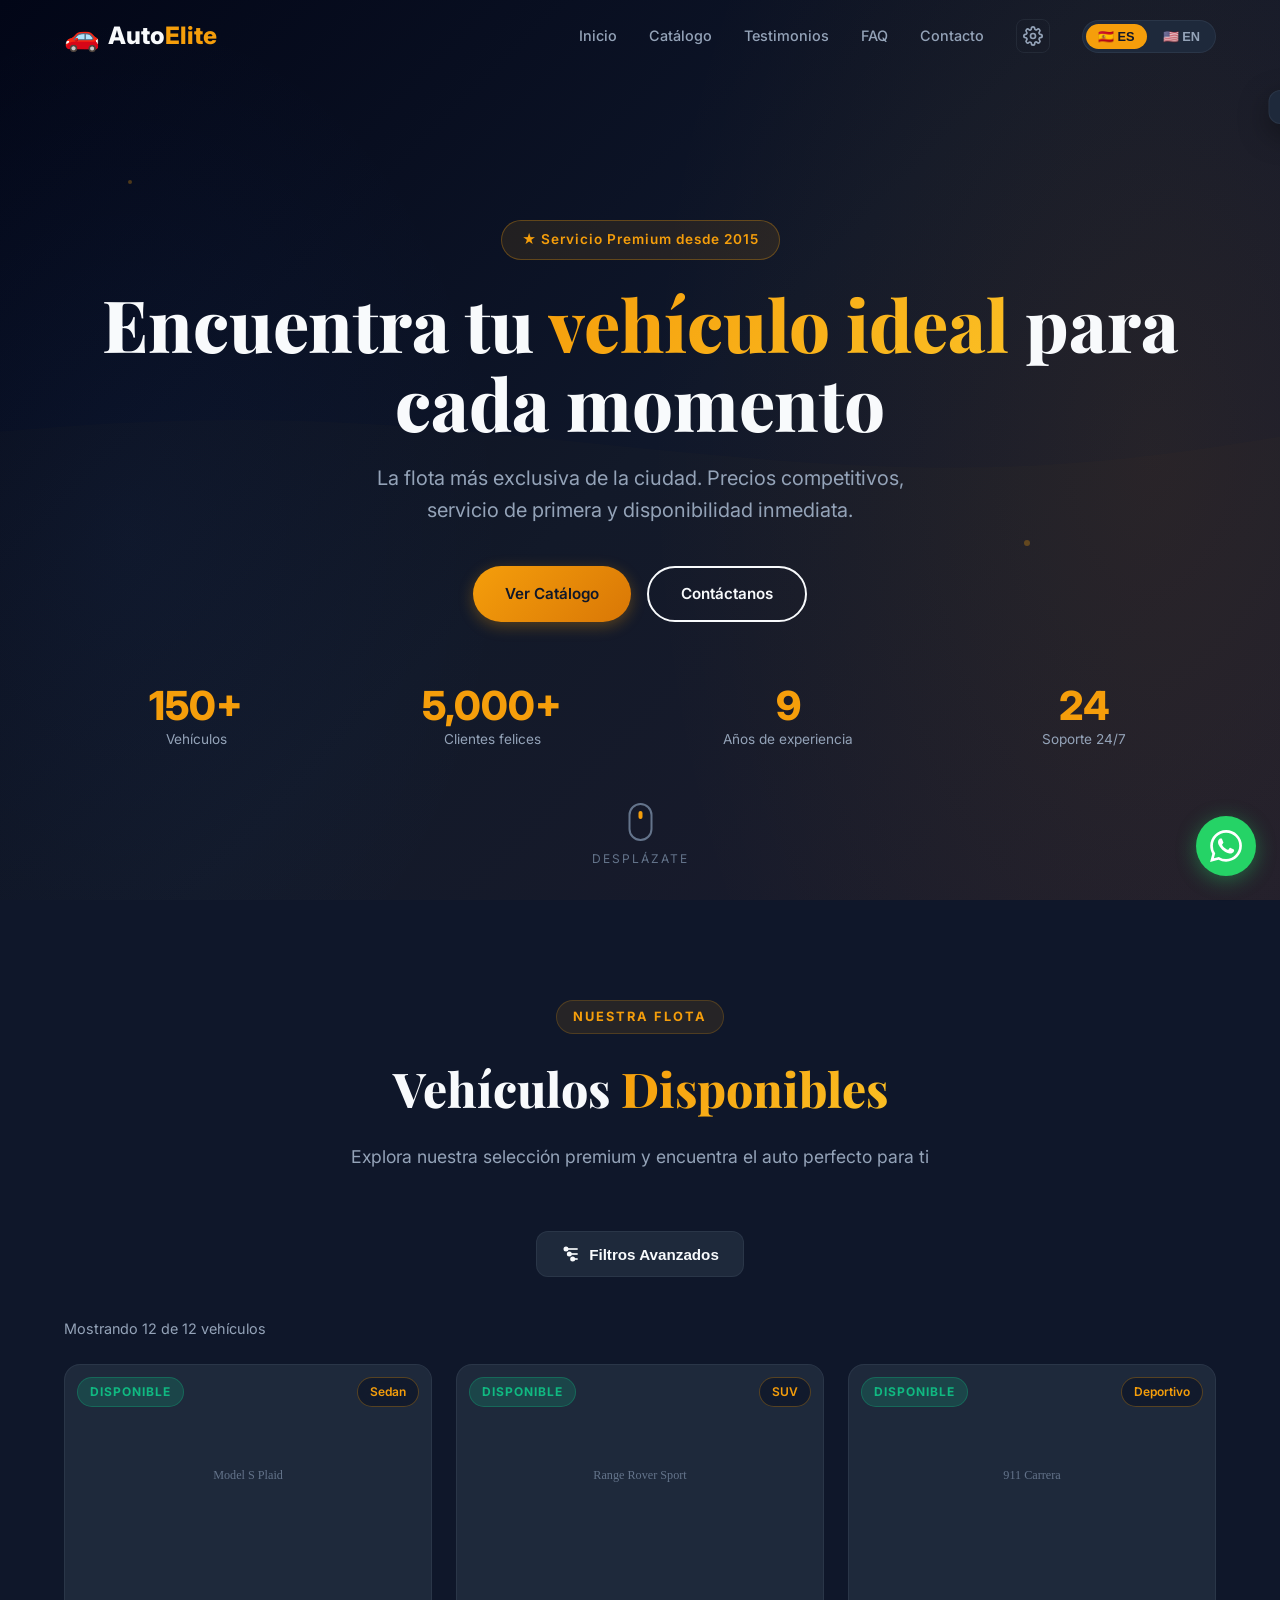
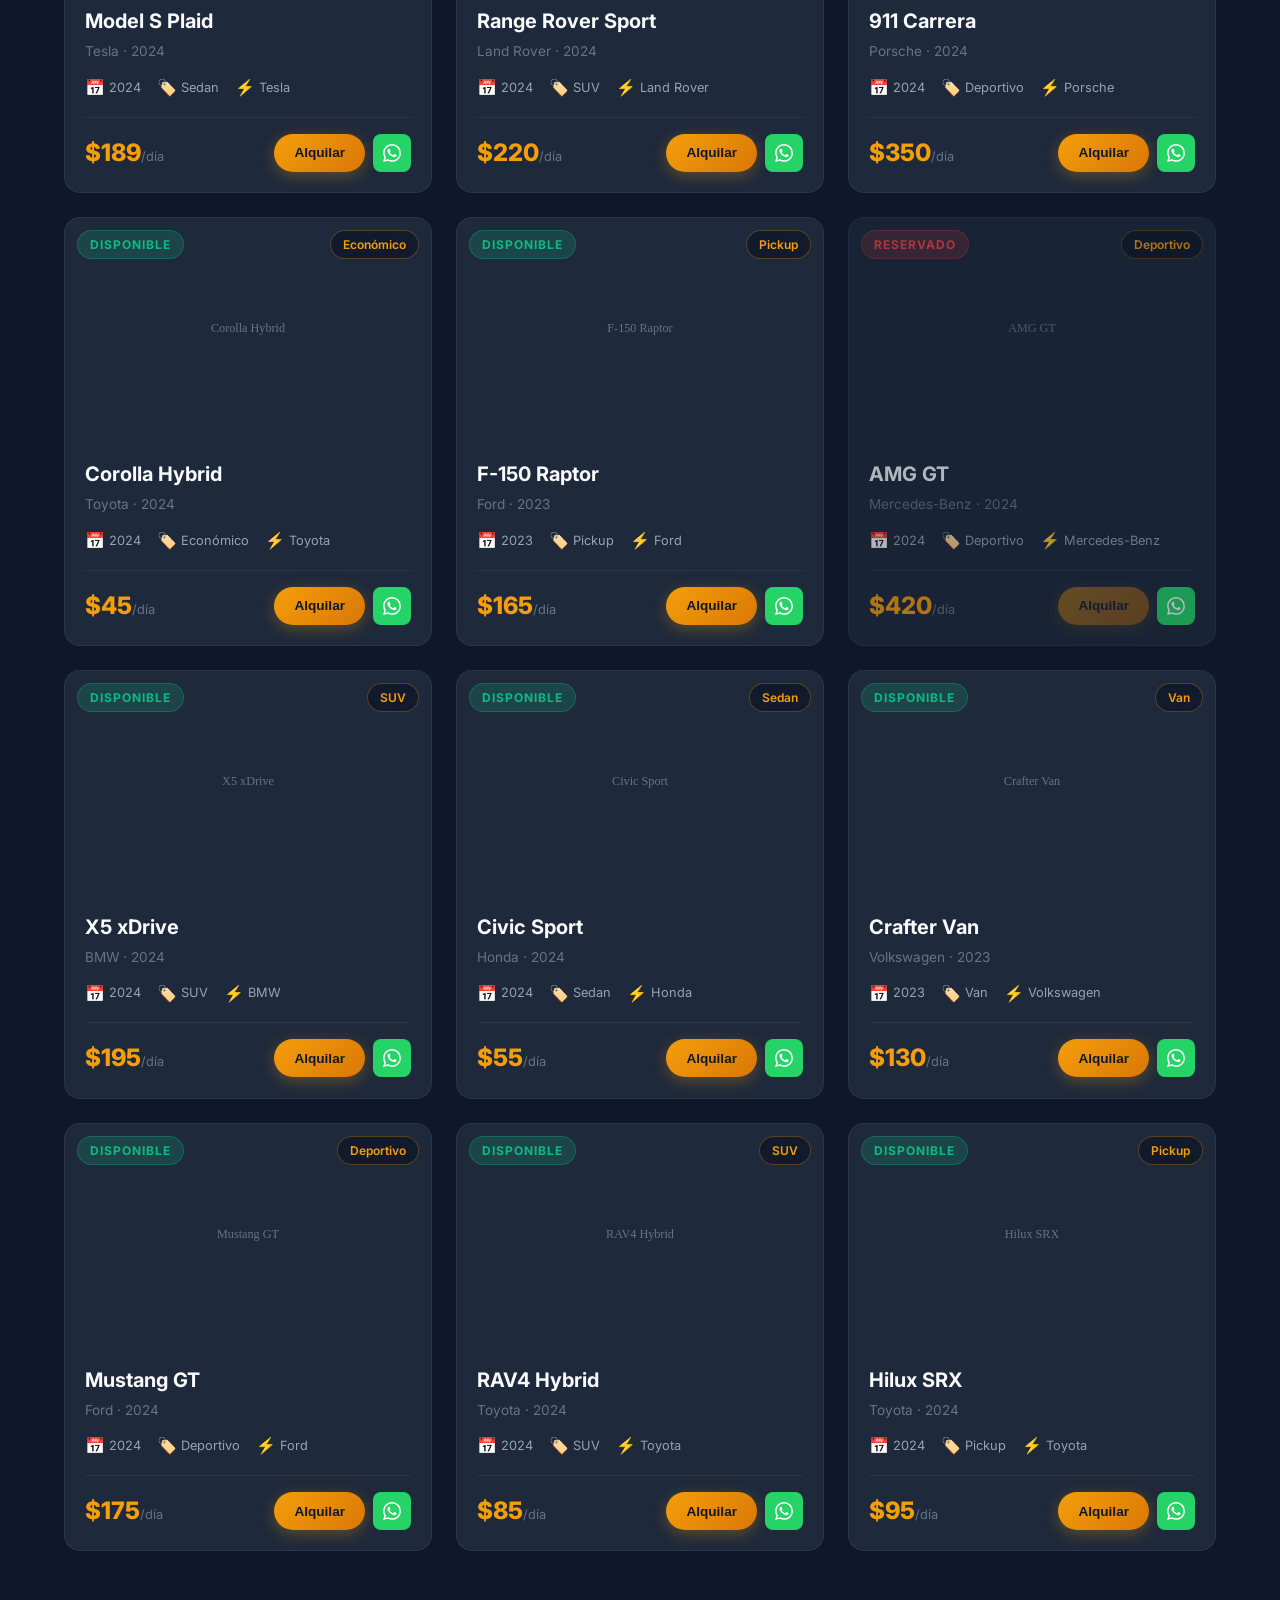
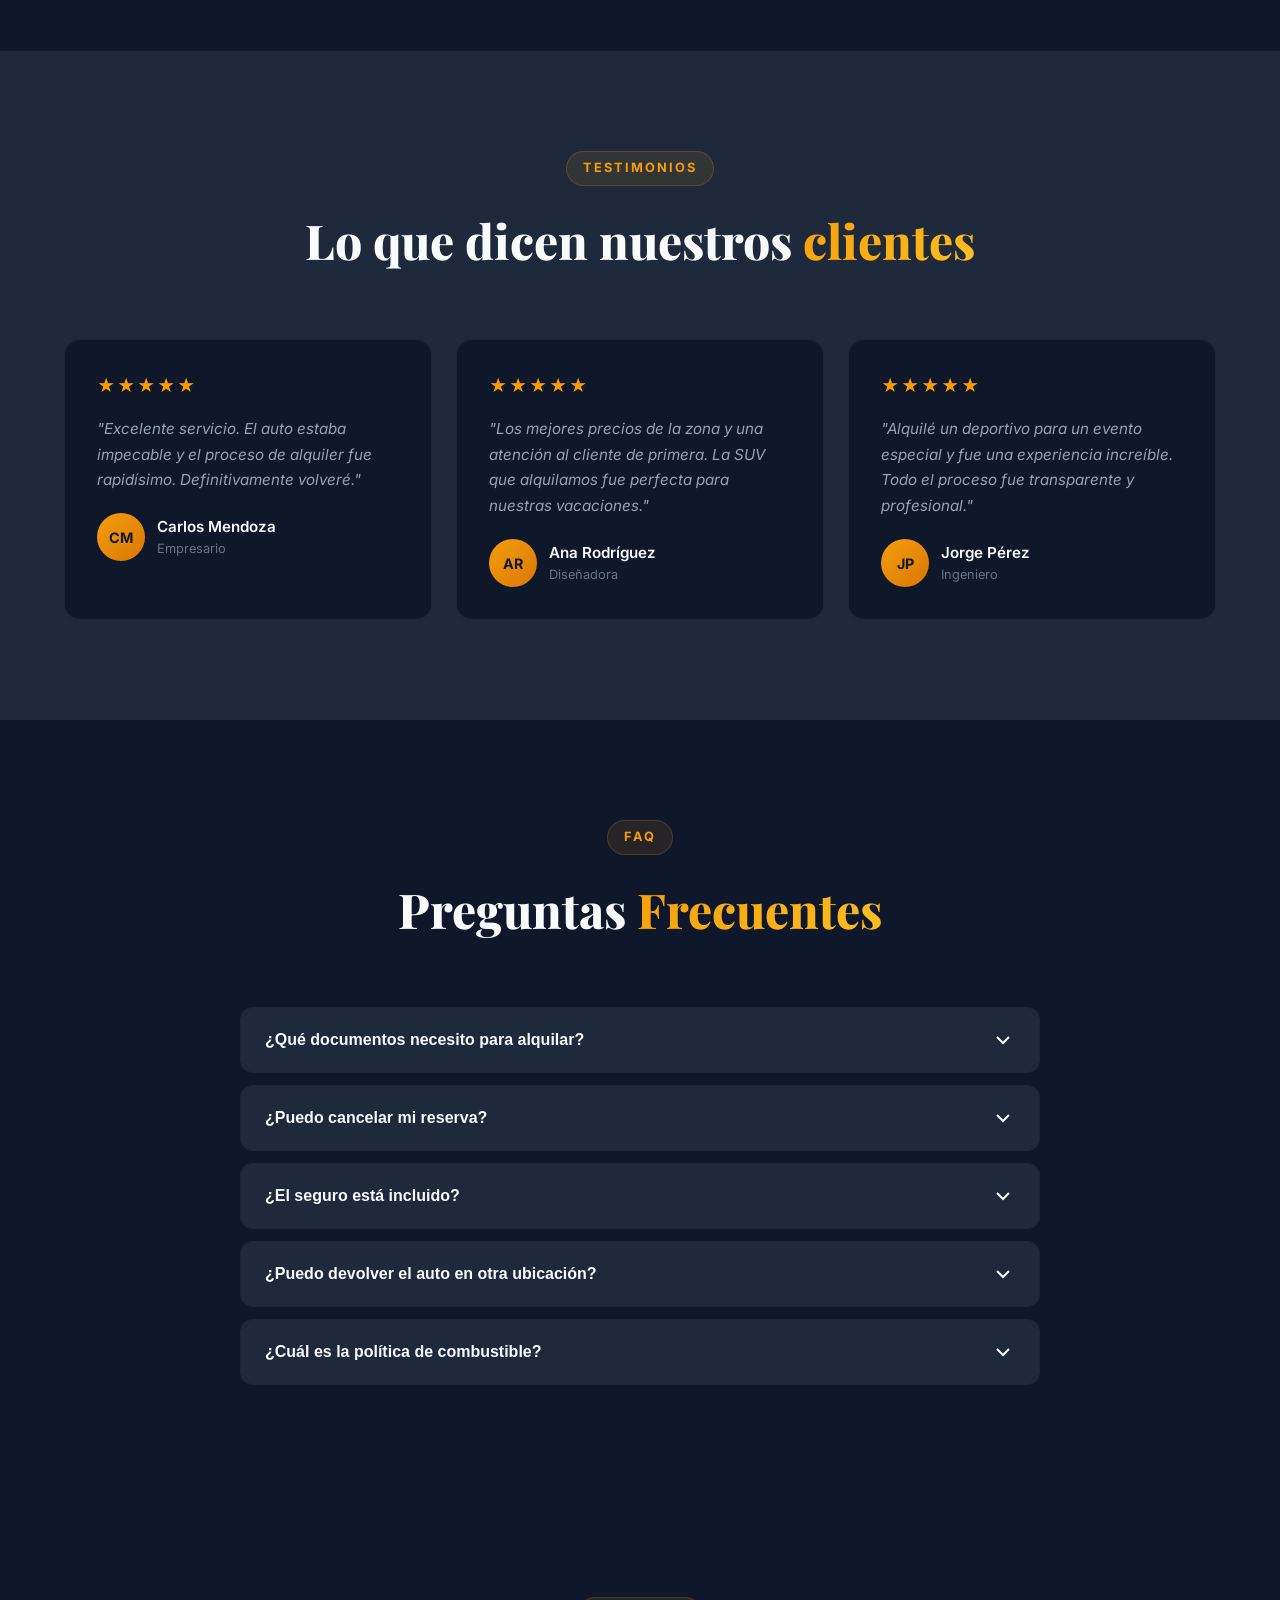
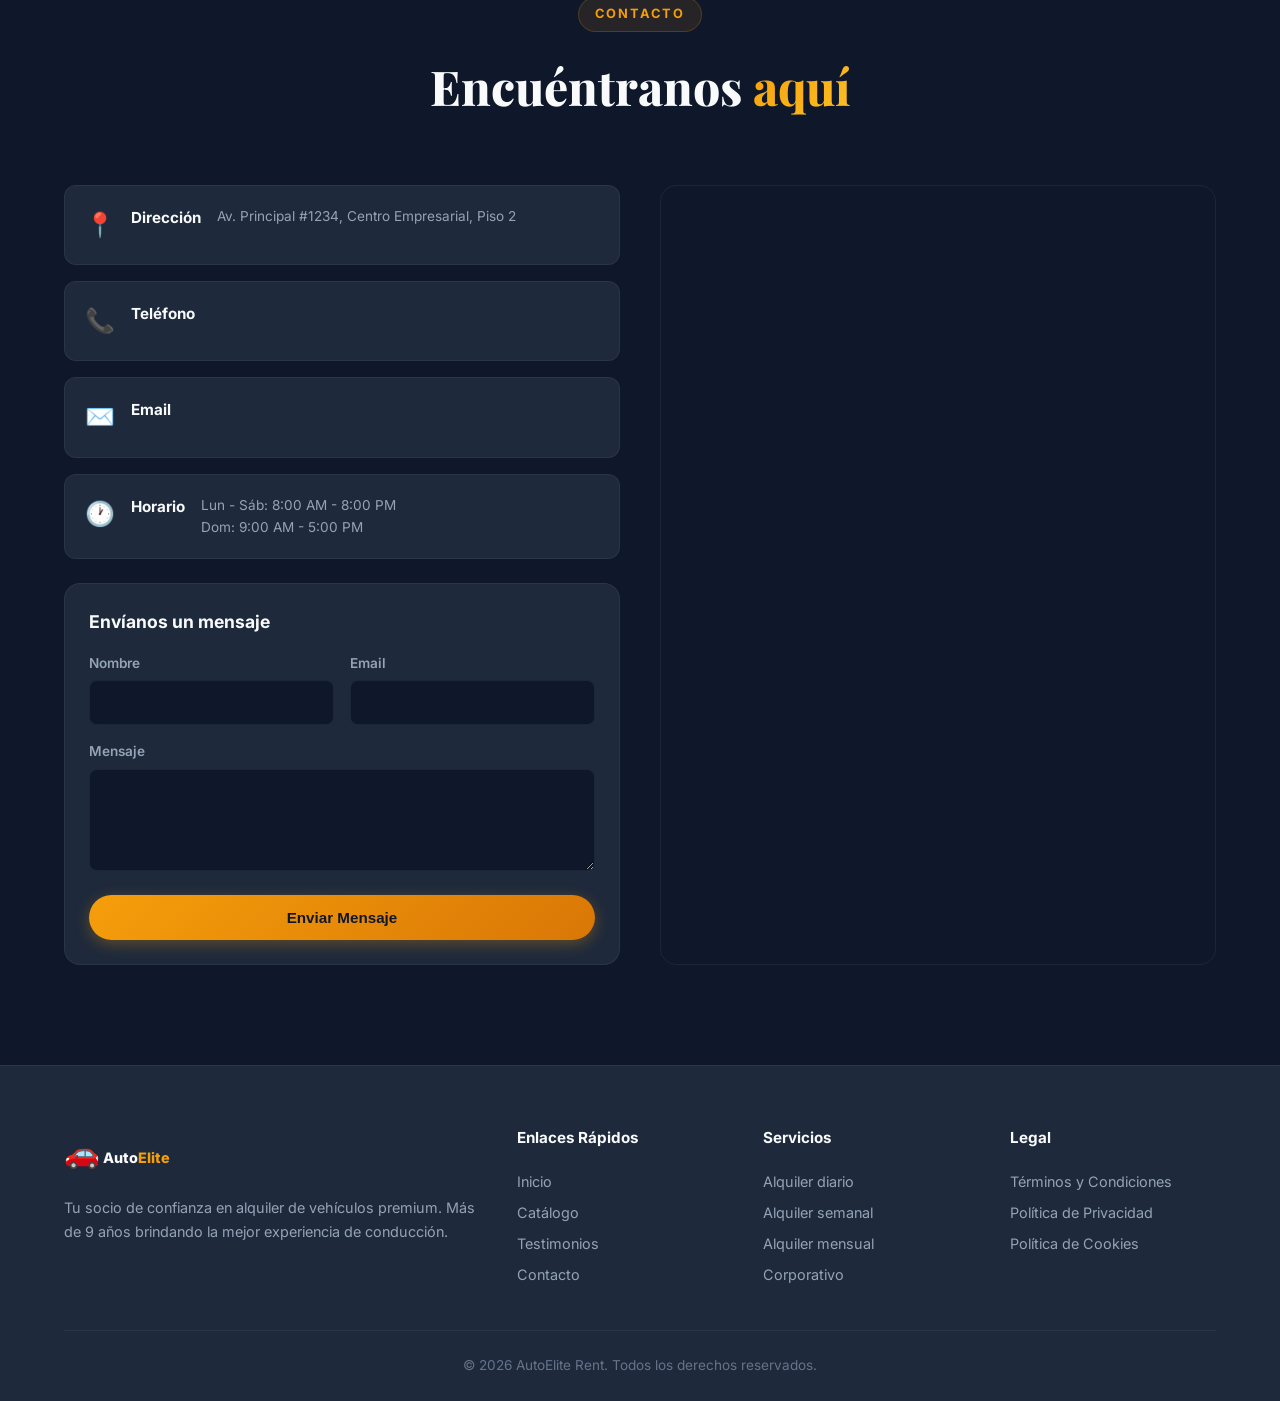
==== Alquiler de vehiculos/index.html @ b27f26cf "se agrego el template de alquiler de vehiculos" ====
<!DOCTYPE html>
<html lang="es">
<head>
    <meta charset="UTF-8">
    <meta name="viewport" content="width=device-width, initial-scale=1.0">
    <title>AutoElite Rent | Alquiler de Vehículos Premium</title>
    <link rel="stylesheet" href="style.css">
    <link rel="preconnect" href="https://fonts.googleapis.com">
    <link href="https://fonts.googleapis.com/css2?family=Inter:wght@300;400;500;600;700;800;900&family=Playfair+Display:wght@700;800&display=swap" rel="stylesheet">
</head>
<body>

    <!-- ============ LOADER ============ -->
    <div id="loader" class="loader">
        <div class="loader-content">
            <div class="loader-spinner"></div>
            <div class="loader-text">AutoElite Rent</div>
        </div>
    </div>

    <!-- ============ NAVBAR ============ -->
    <nav id="navbar" class="navbar">
        <div class="container navbar-inner">
            <a href="#" class="logo">
                <span class="logo-icon">🚗</span>
                <span class="logo-text">Auto<span class="logo-highlight">Elite</span></span>
            </a>

            <div class="nav-links" id="navLinks">
                <a href="#inicio" data-i18n="nav_home">Inicio</a>
                <a href="#catalogo" data-i18n="nav_catalog">Catálogo</a>
                <a href="#testimonios" data-i18n="nav_testimonials">Testimonios</a>
                <a href="#faq" data-i18n="nav_faq">FAQ</a>
                <a href="#contacto" data-i18n="nav_contact">Contacto</a>
                <button class="btn-admin-toggle" id="btnAdminToggle" title="Panel Admin">
                    <svg width="20" height="20" viewBox="0 0 24 24" fill="none" stroke="currentColor" stroke-width="2">
                        <path d="M12 15a3 3 0 100-6 3 3 0 000 6z"/>
                        <path d="M19.4 15a1.65 1.65 0 00.33 1.82l.06.06a2 2 0 01-2.83 2.83l-.06-.06a1.65 1.65 0 00-1.82-.33 1.65 1.65 0 00-1 1.51V21a2 2 0 01-4 0v-.09A1.65 1.65 0 009 19.4a1.65 1.65 0 00-1.82.33l-.06.06a2 2 0 01-2.83-2.83l.06-.06a1.65 1.65 0 00.33-1.82 1.65 1.65 0 00-1.51-1H3a2 2 0 010-4h.09A1.65 1.65 0 004.6 9a1.65 1.65 0 00-.33-1.82l-.06-.06a2 2 0 012.83-2.83l.06.06a1.65 1.65 0 001.82.33H9a1.65 1.65 0 001-1.51V3a2 2 0 014 0v.09a1.65 1.65 0 001 1.51 1.65 1.65 0 001.82-.33l.06-.06a2 2 0 012.83 2.83l-.06.06a1.65 1.65 0 00-.33 1.82V9a1.65 1.65 0 001.51 1H21a2 2 0 010 4h-.09a1.65 1.65 0 00-1.51 1z"/>
                    </svg>
                </button>
                <div class="lang-switcher">
                    <button class="lang-btn active" data-lang="es" id="btnES">🇪🇸 ES</button>
                    <button class="lang-btn" data-lang="en" id="btnEN">🇺🇸 EN</button>
                </div>
            </div>

            <button class="hamburger" id="hamburger">
                <span></span>
                <span></span>
                <span></span>
            </button>
        </div>
    </nav>

    <!-- ============ HERO ============ -->
    <section id="inicio" class="hero">
        <div class="hero-overlay"></div>
        <div class="hero-particles"></div>
        <div class="container hero-content">
            <span class="hero-badge" data-i18n="hero_badge">★ Servicio Premium desde 2015</span>
            <h1 class="hero-title" data-i18n="hero_title">Encuentra tu <span class="text-gradient">vehículo ideal</span> para cada momento</h1>
            <p class="hero-subtitle" data-i18n="hero_subtitle">La flota más exclusiva de la ciudad. Precios competitivos, servicio de primera y disponibilidad inmediata.</p>
            <div class="hero-buttons">
                <a href="#catalogo" class="btn btn-primary" data-i18n="hero_btn_catalog">Ver Catálogo</a>
                <a href="#contacto" class="btn btn-outline" data-i18n="hero_btn_contact">Contáctanos</a>
            </div>
            <div class="hero-stats">
                <div class="stat">
                    <span class="stat-number" data-count="150">0</span>
                    <span class="stat-label" data-i18n="stat_vehicles">Vehículos</span>
                </div>
                <div class="stat">
                    <span class="stat-number" data-count="5000">0</span>
                    <span class="stat-label" data-i18n="stat_clients">Clientes felices</span>
                </div>
                <div class="stat">
                    <span class="stat-number" data-count="9">0</span>
                    <span class="stat-label" data-i18n="stat_years">Años de experiencia</span>
                </div>
                <div class="stat">
                    <span class="stat-number" data-count="24">0</span>
                    <span class="stat-label" data-i18n="stat_support">Soporte 24/7</span>
                </div>
            </div>
        </div>
        <div class="hero-scroll-indicator">
            <div class="mouse">
                <div class="wheel"></div>
            </div>
            <span data-i18n="scroll_down">Desplázate</span>
        </div>
    </section>

    <!-- ============ FILTROS ============ -->
    <section id="catalogo" class="catalog-section">
        <div class="container">
            <div class="section-header">
                <span class="section-badge" data-i18n="catalog_badge">NUESTRA FLOTA</span>
                <h2 class="section-title" data-i18n="catalog_title">Vehículos <span class="text-gradient">Disponibles</span></h2>
                <p class="section-desc" data-i18n="catalog_desc">Explora nuestra selección premium y encuentra el auto perfecto para ti</p>
            </div>

            <div class="filters-wrapper">
                <button class="filters-toggle" id="filtersToggle">
                    <svg width="20" height="20" viewBox="0 0 24 24" fill="none" stroke="currentColor" stroke-width="2">
                        <line x1="4" y1="6" x2="20" y2="6"/><line x1="8" y1="12" x2="20" y2="12"/><line x1="12" y1="18" x2="20" y2="18"/>
                        <circle cx="6" cy="6" r="2" fill="currentColor"/><circle cx="10" cy="12" r="2" fill="currentColor"/><circle cx="14" cy="18" r="2" fill="currentColor"/>
                    </svg>
                    <span data-i18n="filters_btn">Filtros Avanzados</span>
                </button>

                <div class="filters-panel" id="filtersPanel">
                    <div class="filters-grid">
                        <div class="filter-group">
                            <label data-i18n="filter_brand">Marca</label>
                            <select id="filterBrand">
                                <option value="" data-i18n="filter_all">Todas</option>
                            </select>
                        </div>
                        <div class="filter-group">
                            <label data-i18n="filter_type">Tipo</label>
                            <select id="filterType">
                                <option value="" data-i18n="filter_all">Todos</option>
                            </select>
                        </div>
                        <div class="filter-group">
                            <label data-i18n="filter_year">Año</label>
                            <select id="filterYear">
                                <option value="" data-i18n="filter_all">Todos</option>
                            </select>
                        </div>
                        <div class="filter-group">
                            <label data-i18n="filter_availability">Disponibilidad</label>
                            <select id="filterAvailability">
                                <option value="" data-i18n="filter_all">Todos</option>
                                <option value="available" data-i18n="status_available">Disponible</option>
                                <option value="reserved" data-i18n="status_reserved">Reservado</option>
                            </select>
                        </div>
                        <div class="filter-group">
                            <label data-i18n="filter_price_min">Precio Mín ($/día)</label>
                            <input type="number" id="filterPriceMin" placeholder="0" min="0">
                        </div>
                        <div class="filter-group">
                            <label data-i18n="filter_price_max">Precio Máx ($/día)</label>
                            <input type="number" id="filterPriceMax" placeholder="999" min="0">
                        </div>
                    </div>
                    <div class="filter-search">
                        <svg width="20" height="20" viewBox="0 0 24 24" fill="none" stroke="currentColor" stroke-width="2">
                            <circle cx="11" cy="11" r="8"/><line x1="21" y1="21" x2="16.65" y2="16.65"/>
                        </svg>
                        <input type="text" id="filterSearch" placeholder="" data-i18n-placeholder="filter_search_placeholder">
                    </div>
                    <button class="btn btn-secondary btn-sm" id="clearFilters" data-i18n="clear_filters">Limpiar Filtros</button>
                </div>
            </div>

            <div class="results-count" id="resultsCount"></div>
            <div class="vehicles-grid" id="vehiclesGrid">
                <!-- Vehicles rendered by JS -->
            </div>
            <div class="no-results" id="noResults" style="display:none;">
                <svg width="80" height="80" viewBox="0 0 24 24" fill="none" stroke="currentColor" stroke-width="1.5">
                    <circle cx="11" cy="11" r="8"/><line x1="21" y1="21" x2="16.65" y2="16.65"/>
                    <line x1="8" y1="8" x2="14" y2="14"/><line x1="14" y1="8" x2="8" y2="14"/>
                </svg>
                <h3 data-i18n="no_results_title">No se encontraron vehículos</h3>
                <p data-i18n="no_results_desc">Intenta ajustar los filtros de búsqueda</p>
                <button class="btn btn-primary" id="resetFiltersBtn" data-i18n="clear_filters">Limpiar Filtros</button>
            </div>
        </div>
    </section>

    <!-- ============ TESTIMONIOS ============ -->
    <section id="testimonios" class="testimonials-section">
        <div class="container">
            <div class="section-header">
                <span class="section-badge" data-i18n="testimonials_badge">TESTIMONIOS</span>
                <h2 class="section-title" data-i18n="testimonials_title">Lo que dicen nuestros <span class="text-gradient">clientes</span></h2>
            </div>
            <div class="testimonials-grid">
                <div class="testimonial-card">
                    <div class="testimonial-stars">★★★★★</div>
                    <p class="testimonial-text" data-i18n="testimonial_1_text">"Excelente servicio. El auto estaba impecable y el proceso de alquiler fue rapidísimo. Definitivamente volveré."</p>
                    <div class="testimonial-author">
                        <div class="author-avatar">CM</div>
                        <div>
                            <div class="author-name">Carlos Mendoza</div>
                            <div class="author-role" data-i18n="testimonial_1_role">Empresario</div>
                        </div>
                    </div>
                </div>
                <div class="testimonial-card">
                    <div class="testimonial-stars">★★★★★</div>
                    <p class="testimonial-text" data-i18n="testimonial_2_text">"Los mejores precios de la zona y una atención al cliente de primera. La SUV que alquilamos fue perfecta para nuestras vacaciones."</p>
                    <div class="testimonial-author">
                        <div class="author-avatar">AR</div>
                        <div>
                            <div class="author-name">Ana Rodríguez</div>
                            <div class="author-role" data-i18n="testimonial_2_role">Diseñadora</div>
                        </div>
                    </div>
                </div>
                <div class="testimonial-card">
                    <div class="testimonial-stars">★★★★★</div>
                    <p class="testimonial-text" data-i18n="testimonial_3_text">"Alquilé un deportivo para un evento especial y fue una experiencia increíble. Todo el proceso fue transparente y profesional."</p>
                    <div class="testimonial-author">
                        <div class="author-avatar">JP</div>
                        <div>
                            <div class="author-name">Jorge Pérez</div>
                            <div class="author-role" data-i18n="testimonial_3_role">Ingeniero</div>
                        </div>
                    </div>
                </div>
            </div>
        </div>
    </section>

    <!-- ============ FAQ ============ -->
    <section id="faq" class="faq-section">
        <div class="container">
            <div class="section-header">
                <span class="section-badge" data-i18n="faq_badge">FAQ</span>
                <h2 class="section-title" data-i18n="faq_title">Preguntas <span class="text-gradient">Frecuentes</span></h2>
            </div>
            <div class="faq-list">
                <div class="faq-item">
                    <button class="faq-question">
                        <span data-i18n="faq_q1">¿Qué documentos necesito para alquilar?</span>
                        <svg class="faq-icon" width="24" height="24" viewBox="0 0 24 24" fill="none" stroke="currentColor" stroke-width="2"><polyline points="6 9 12 15 18 9"/></svg>
                    </button>
                    <div class="faq-answer">
                        <p data-i18n="faq_a1">Necesitas licencia de conducir vigente, cédula de identidad o pasaporte, y una tarjeta de crédito para el depósito de garantía. Edad mínima: 21 años.</p>
                    </div>
                </div>
                <div class="faq-item">
                    <button class="faq-question">
                        <span data-i18n="faq_q2">¿Puedo cancelar mi reserva?</span>
                        <svg class="faq-icon" width="24" height="24" viewBox="0 0 24 24" fill="none" stroke="currentColor" stroke-width="2"><polyline points="6 9 12 15 18 9"/></svg>
                    </button>
                    <div class="faq-answer">
                        <p data-i18n="faq_a2">Sí, puedes cancelar hasta 24 horas antes de la fecha de inicio sin penalización. Cancelaciones con menos de 24 horas tienen un cargo del 10%.</p>
                    </div>
                </div>
                <div class="faq-item">
                    <button class="faq-question">
                        <span data-i18n="faq_q3">¿El seguro está incluido?</span>
                        <svg class="faq-icon" width="24" height="24" viewBox="0 0 24 24" fill="none" stroke="currentColor" stroke-width="2"><polyline points="6 9 12 15 18 9"/></svg>
                    </button>
                    <div class="faq-answer">
                        <p data-i18n="faq_a3">Todos nuestros vehículos incluyen seguro básico. Ofrecemos seguros premium y cobertura total como extras opcionales para tu tranquilidad.</p>
                    </div>
                </div>
                <div class="faq-item">
                    <button class="faq-question">
                        <span data-i18n="faq_q4">¿Puedo devolver el auto en otra ubicación?</span>
                        <svg class="faq-icon" width="24" height="24" viewBox="0 0 24 24" fill="none" stroke="currentColor" stroke-width="2"><polyline points="6 9 12 15 18 9"/></svg>
                    </button>
                    <div class="faq-answer">
                        <p data-i18n="faq_a4">Sí, ofrecemos devolución en ubicaciones alternativas con un costo adicional que varía según la distancia. Consulta disponibilidad al momento de reservar.</p>
                    </div>
                </div>
                <div class="faq-item">
                    <button class="faq-question">
                        <span data-i18n="faq_q5">¿Cuál es la política de combustible?</span>
                        <svg class="faq-icon" width="24" height="24" viewBox="0 0 24 24" fill="none" stroke="currentColor" stroke-width="2"><polyline points="6 9 12 15 18 9"/></svg>
                    </button>
                    <div class="faq-answer">
                        <p data-i18n="faq_a5">Entregamos el vehículo con tanque lleno y debe ser devuelto de la misma manera. De lo contrario, se cobrará el combustible faltante más un cargo de servicio.</p>
                    </div>
                </div>
            </div>
        </div>
    </section>

    <!-- ============ MAPA + CONTACTO ============ -->
    <section id="contacto" class="contact-section">
        <div class="container">
            <div class="section-header">
                <span class="section-badge" data-i18n="contact_badge">CONTACTO</span>
                <h2 class="section-title" data-i18n="contact_title">Encuéntranos <span class="text-gradient">aquí</span></h2>
            </div>
            <div class="contact-grid">
                <div class="contact-info">
                    <div class="contact-card">
                        <div class="contact-icon">📍</div>
                        <h4 data-i18n="contact_address_title">Dirección</h4>
                        <p data-i18n="contact_address"></p>
                    </div>
                    <div class="contact-card">
                        <div class="contact-icon">📞</div>
                        <h4 data-i18n="contact_phone_title">Teléfono</h4>
                        <p></p>
                    </div>
                    <div class="contact-card">
                        <div class="contact-icon">✉️</div>
                        <h4 data-i18n="contact_email_title">Email</h4>
                        <p></p>
                    </div>
                    <div class="contact-card">
                        <div class="contact-icon">🕐</div>
                        <h4 data-i18n="contact_hours_title">Horario</h4>
                        <p data-i18n="contact_hours">Lun - Sáb: 8:00 AM - 8:00 PM<br>Dom: 9:00 AM - 5:00 PM</p>
                    </div>

                    <form class="contact-form" id="contactForm">
                        <h3 data-i18n="contact_form_title">Envíanos un mensaje</h3>
                        <div class="form-row">
                            <div class="form-group">
                                <label data-i18n="form_name">Nombre</label>
                                <input type="text" id="contactName" required>
                            </div>
                            <div class="form-group">
                                <label data-i18n="form_email">Email</label>
                                <input type="email" id="contactEmail" required>
                            </div>
                        </div>
                        <div class="form-group">
                            <label data-i18n="form_message">Mensaje</label>
                            <textarea id="contactMessage" rows="4" required></textarea>
                        </div>
                        <button type="submit" class="btn btn-primary btn-full" data-i18n="form_send">Enviar Mensaje</button>
                    </form>
                </div>
                <div class="contact-map">
                    <iframe src="https://www.google.com/maps/embed?pb=!1m18!1m12!1m3!1d3976.123456789!2d-74.0721!3d4.6097!2m3!1f0!2f0!3f0!3m2!1i1024!2i768!4f13.1!3m3!1m2!1s0x0%3A0x0!2zNMKwMzYnMzUuMCJOIDc0wrAwNCcxOS42Ilc!5e0!3m2!1ses!2sco!4v1234567890" allowfullscreen="" loading="lazy"></iframe>
                </div>
            </div>
        </div>
    </section>

    <!-- ============ FOOTER ============ -->
    <footer class="footer">
        <div class="container">
            <div class="footer-grid">
                <div class="footer-col">
                    <a href="#" class="logo footer-logo">
                        <span class="logo-icon">🚗</span>
                        <span class="logo-text">Auto<span class="logo-highlight">Elite</span></span>
                    </a>
                    <p class="footer-desc" data-i18n="footer_desc">Tu socio de confianza en alquiler de vehículos premium. Más de 9 años brindando la mejor experiencia de conducción.</p>
                    
                </div>
                <div class="footer-col">
                    <h4 data-i18n="footer_links">Enlaces Rápidos</h4>
                    <a href="#inicio" data-i18n="nav_home">Inicio</a>
                    <a href="#catalogo" data-i18n="nav_catalog">Catálogo</a>
                    <a href="#testimonios" data-i18n="nav_testimonials">Testimonios</a>
                    <a href="#contacto" data-i18n="nav_contact">Contacto</a>
                </div>
                <div class="footer-col">
                    <h4 data-i18n="footer_services">Servicios</h4>
                    <a href="#" data-i18n="footer_srv_rental">Alquiler diario</a>
                    <a href="#" data-i18n="footer_srv_weekly">Alquiler semanal</a>
                    <a href="#" data-i18n="footer_srv_monthly">Alquiler mensual</a>
                    <a href="#" data-i18n="footer_srv_corporate">Corporativo</a>
                </div>
                <div class="footer-col">
                    <h4 data-i18n="footer_legal">Legal</h4>
                    <a href="#" data-i18n="footer_terms">Términos y Condiciones</a>
                    <a href="#" data-i18n="footer_privacy">Política de Privacidad</a>
                    <a href="#" data-i18n="footer_cookies">Política de Cookies</a>
                </div>
            </div>
            <div class="footer-bottom">
                <p>© 2026 AutoElite Rent. <span data-i18n="footer_rights">Todos los derechos reservados.</span></p>
            </div>
        </div>
    </footer>

    <!-- ============ MODAL ALQUILER ============ -->
    <div class="modal-overlay" id="rentalModal">
        <div class="modal modal-rental">
            <button class="modal-close" id="modalClose">&times;</button>
            <div class="modal-header">
                <h2 data-i18n="rental_title">Solicitar Alquiler</h2>
            </div>
            <div class="modal-body">
                <div class="rental-vehicle-info" id="rentalVehicleInfo"></div>

                <form id="rentalForm">
                    <div class="form-row">
                        <div class="form-group">
                            <label data-i18n="form_full_name">Nombre Completo *</label>
                            <input type="text" id="rentalName" required>
                            <span class="form-error" id="errorName"></span>
                        </div>
                        <div class="form-group">
                            <label data-i18n="form_phone">Teléfono *</label>
                            <input type="tel" id="rentalPhone" required>
                            <span class="form-error" id="errorPhone"></span>
                        </div>
                    </div>
                    <div class="form-row">
                        <div class="form-group">
                            <label data-i18n="form_start_date">Fecha de Inicio *</label>
                            <input type="date" id="rentalStartDate" required>
                        </div>
                        <div class="form-group">
                            <label data-i18n="form_end_date">Fecha de Devolución *</label>
                            <input type="date" id="rentalEndDate" required>
                        </div>
                    </div>

                    <div class="extras-section">
                        <h4 data-i18n="extras_title">Extras Opcionales</h4>
                        <div class="extras-grid">
                            <label class="extra-item">
                                <input type="checkbox" id="extraInsurance" data-price="15">
                                <div class="extra-content">
                                    <span class="extra-icon">🛡️</span>
                                    <span class="extra-name" data-i18n="extra_insurance">Seguro Premium</span>
                                    <span class="extra-price">$15/día</span>
                                </div>
                            </label>
                            <label class="extra-item">
                                <input type="checkbox" id="extraGPS" data-price="5">
                                <div class="extra-content">
                                    <span class="extra-icon">📍</span>
                                    <span class="extra-name" data-i18n="extra_gps">GPS Navegador</span>
                                    <span class="extra-price">$5/día</span>
                                </div>
                            </label>
                            <label class="extra-item">
                                <input type="checkbox" id="extraChildSeat" data-price="8">
                                <div class="extra-content">
                                    <span class="extra-icon">👶</span>
                                    <span class="extra-name" data-i18n="extra_child">Silla para Niño</span>
                                    <span class="extra-price">$8/día</span>
                                </div>
                            </label>
                        </div>
                    </div>

                    <div class="rental-summary" id="rentalSummary">
                        <h4 data-i18n="summary_title">Resumen</h4>
                        <div class="summary-row">
                            <span data-i18n="summary_days">Días:</span>
                            <span id="summaryDays">0</span>
                        </div>
                        <div class="summary-row">
                            <span data-i18n="summary_subtotal">Subtotal:</span>
                            <span id="summarySubtotal">$0.00</span>
                        </div>
                        <div class="summary-row">
                            <span data-i18n="summary_extras">Extras:</span>
                            <span id="summaryExtras">$0.00</span>
                        </div>
                        <div class="summary-row">
                            <span>IVA (16%):</span>
                            <span id="summaryTax">$0.00</span>
                        </div>
                        <div class="summary-divider"></div>
                        <div class="summary-row summary-total">
                            <span data-i18n="summary_total">Total:</span>
                            <span id="summaryTotal">$0.00</span>
                        </div>
                    </div>

                    <div class="modal-actions">
                        <button type="button" class="btn btn-outline" id="modalCancel" data-i18n="btn_cancel">Cancelar</button>
                        <button type="submit" class="btn btn-primary" data-i18n="btn_confirm_whatsapp">✓ Confirmar por WhatsApp</button>
                    </div>
                </form>
            </div>
        </div>
    </div>

    <!-- ============ MODAL ADMIN ============ -->
    <div class="modal-overlay" id="adminModal">
        <div class="modal modal-admin">
            <button class="modal-close" id="adminModalClose">&times;</button>
            <div class="modal-header">
                <h2>⚙️ <span data-i18n="admin_title">Panel Administrativo</span></h2>
            </div>
            <div class="modal-body">
                <div class="admin-tabs">
                    <button class="admin-tab active" data-tab="vehicles" data-i18n="admin_tab_vehicles">Vehículos</button>
                    <button class="admin-tab" data-tab="reservations" data-i18n="admin_tab_reservations">Reservas</button>
                </div>

                <!-- Tab Vehículos -->
                <div class="admin-tab-content active" id="tabVehicles">
                    <button class="btn btn-primary btn-sm" id="btnAddVehicle" data-i18n="admin_add_vehicle">+ Agregar Vehículo</button>

                    <div class="admin-vehicle-form" id="adminVehicleForm" style="display:none;">
                        <h3 id="adminFormTitle" data-i18n="admin_form_new">Nuevo Vehículo</h3>
                        <input type="hidden" id="adminVehicleId">
                        <div class="form-row">
                            <div class="form-group">
                                <label data-i18n="admin_v_name">Nombre</label>
                                <input type="text" id="adminVName" required>
                            </div>
                            <div class="form-group">
                                <label data-i18n="admin_v_brand">Marca</label>
                                <input type="text" id="adminVBrand" required>
                            </div>
                        </div>
                        <div class="form-row">
                            <div class="form-group">
                                <label data-i18n="admin_v_type">Tipo</label>
                                <select id="adminVType">
                                    <option value="Sedan">Sedan</option>
                                    <option value="SUV">SUV</option>
                                    <option value="Pickup">Pickup</option>
                                    <option value="Deportivo">Deportivo</option>
                                    <option value="Económico">Económico</option>
                                    <option value="Van">Van</option>
                                </select>
                            </div>
                            <div class="form-group">
                                <label data-i18n="admin_v_year">Año</label>
                                <input type="number" id="adminVYear" min="2015" max="2030" required>
                            </div>
                        </div>
                        <div class="form-row">
                            <div class="form-group">
                                <label data-i18n="admin_v_price">Precio/día ($)</label>
                                <input type="number" id="adminVPrice" min="0" step="0.01" required>
                            </div>
                            <div class="form-group">
                                <label data-i18n="admin_v_status">Estado</label>
                                <select id="adminVStatus">
                                    <option value="available" data-i18n="status_available">Disponible</option>
                                    <option value="reserved" data-i18n="status_reserved">Reservado</option>
                                </select>
                            </div>
                        </div>
                        <div class="form-group">
                            <label>URL Imagen</label>
                            <input type="text" id="adminVImage" placeholder="https://...">
                        </div>
                        <div class="admin-form-actions">
                            <button class="btn btn-secondary btn-sm" id="adminCancelVehicle" data-i18n="btn_cancel">Cancelar</button>
                            <button class="btn btn-primary btn-sm" id="adminSaveVehicle" data-i18n="btn_save">Guardar</button>
                        </div>
                    </div>

                    <div class="admin-vehicles-list" id="adminVehiclesList"></div>
                </div>

                <!-- Tab Reservas -->
                <div class="admin-tab-content" id="tabReservations">
                    <div class="admin-reservations-list" id="adminReservationsList"></div>
                </div>
            </div>
        </div>
    </div>

    <!-- ============ WHATSAPP FLOTANTE ============ -->
    <a href=""  class="whatsapp-float" id="whatsappFloat">
        <svg width="32" height="32" viewBox="0 0 24 24" fill="currentColor">
            <path d="M17.472 14.382c-.297-.149-1.758-.867-2.03-.967-.273-.099-.471-.148-.67.15-.197.297-.767.966-.94 1.164-.173.199-.347.223-.644.075-.297-.15-1.255-.463-2.39-1.475-.883-.788-1.48-1.761-1.653-2.059-.173-.297-.018-.458.13-.606.134-.133.298-.347.446-.52.149-.174.198-.298.298-.497.099-.198.05-.371-.025-.52-.075-.149-.669-1.612-.916-2.207-.242-.579-.487-.5-.669-.51-.173-.008-.371-.01-.57-.01-.198 0-.52.074-.792.372-.272.297-1.04 1.016-1.04 2.479 0 1.462 1.065 2.875 1.213 3.074.149.198 2.096 3.2 5.077 4.487.709.306 1.262.489 1.694.625.712.227 1.36.195 1.871.118.571-.085 1.758-.719 2.006-1.413.248-.694.248-1.289.173-1.413-.074-.124-.272-.198-.57-.347m-5.421 7.403h-.004a9.87 9.87 0 01-5.031-1.378l-.361-.214-3.741.982.998-3.648-.235-.374a9.86 9.86 0 01-1.51-5.26c.001-5.45 4.436-9.884 9.888-9.884 2.64 0 5.122 1.03 6.988 2.898a9.825 9.825 0 012.893 6.994c-.003 5.45-4.437 9.884-9.885 9.884m8.413-18.297A11.815 11.815 0 0012.05 0C5.495 0 .16 5.335.157 11.892c0 2.096.547 4.142 1.588 5.945L.057 24l6.305-1.654a11.882 11.882 0 005.683 1.448h.005c6.554 0 11.89-5.335 11.893-11.893a11.821 11.821 0 00-3.48-8.413z"/>
        </svg>
    </a>

    <!-- ============ BACK TO TOP ============ -->
    <button class="back-to-top" id="backToTop">
        <svg width="24" height="24" viewBox="0 0 24 24" fill="none" stroke="currentColor" stroke-width="2.5">
            <polyline points="18 15 12 9 6 15"/>
        </svg>
    </button>

    <!-- ============ NOTIFICATION ============ -->
    <div class="notification" id="notification">
        <span class="notification-icon"></span>
        <span class="notification-text"></span>
    </div>

    <script src="script.js"></script>
</body>
</html>
---- Alquiler de vehiculos/style.css ----
/* =============================================
   AUTOELITE RENT - STYLESHEET
   Premium Rent-a-Car System
   ============================================= */

/* ============ CSS VARIABLES ============ */
:root {
    --primary: #0f172a;
    --primary-light: #1e293b;
    --primary-dark: #020617;
    --accent: #f59e0b;
    --accent-light: #fbbf24;
    --accent-dark: #d97706;
    --accent-glow: rgba(245, 158, 11, 0.3);
    --success: #10b981;
    --danger: #ef4444;
    --warning: #f59e0b;
    --info: #3b82f6;

    --text-primary: #f8fafc;
    --text-secondary: #94a3b8;
    --text-muted: #64748b;

    --bg-primary: #0f172a;
    --bg-secondary: #1e293b;
    --bg-tertiary: #334155;
    --bg-card: #1e293b;
    --bg-input: #0f172a;

    --border-color: rgba(148, 163, 184, 0.1);
    --border-light: rgba(148, 163, 184, 0.05);

    --shadow-sm: 0 1px 3px rgba(0,0,0,0.3);
    --shadow-md: 0 4px 14px rgba(0,0,0,0.3);
    --shadow-lg: 0 10px 30px rgba(0,0,0,0.4);
    --shadow-xl: 0 20px 50px rgba(0,0,0,0.5);
    --shadow-glow: 0 0 30px var(--accent-glow);

    --radius-sm: 8px;
    --radius-md: 12px;
    --radius-lg: 16px;
    --radius-xl: 24px;
    --radius-full: 9999px;

    --font-primary: 'Inter', -apple-system, BlinkMacSystemFont, sans-serif;
    --font-display: 'Playfair Display', Georgia, serif;

    --transition-fast: 0.2s ease;
    --transition-normal: 0.3s ease;
    --transition-slow: 0.5s ease;

    --navbar-height: 72px;
    --container-max: 1200px;
}

/* ============ RESET & BASE ============ */
*, *::before, *::after {
    margin: 0;
    padding: 0;
    box-sizing: border-box;
}

html {
    scroll-behavior: smooth;
    scroll-padding-top: var(--navbar-height);
}

body {
    font-family: var(--font-primary);
    background: var(--bg-primary);
    color: var(--text-primary);
    line-height: 1.6;
    overflow-x: hidden;
    -webkit-font-smoothing: antialiased;
}

a {
    text-decoration: none;
    color: inherit;
    transition: var(--transition-fast);
}

img {
    max-width: 100%;
    display: block;
}

ul { list-style: none; }

.container {
    max-width: var(--container-max);
    margin: 0 auto;
    padding: 0 24px;
}

.text-gradient {
    background: linear-gradient(135deg, var(--accent), var(--accent-light));
    -webkit-background-clip: text;
    -webkit-text-fill-color: transparent;
    background-clip: text;
}

/* ============ LOADER ============ */
.loader {
    position: fixed;
    top: 0; left: 0;
    width: 100%; height: 100%;
    background: var(--primary-dark);
    display: flex;
    align-items: center;
    justify-content: center;
    z-index: 99999;
    transition: opacity 0.5s ease, visibility 0.5s ease;
}

.loader.hidden {
    opacity: 0;
    visibility: hidden;
}

.loader-content {
    text-align: center;
}

.loader-spinner {
    width: 50px; height: 50px;
    border: 3px solid var(--border-color);
    border-top-color: var(--accent);
    border-radius: 50%;
    animation: spin 0.8s linear infinite;
    margin: 0 auto 16px;
}

@keyframes spin {
    to { transform: rotate(360deg); }
}

.loader-text {
    font-family: var(--font-display);
    font-size: 1.5rem;
    color: var(--accent);
    letter-spacing: 2px;
}

/* ============ NAVBAR ============ */
.navbar {
    position: fixed;
    top: 0; left: 0;
    width: 100%;
    height: var(--navbar-height);
    z-index: 1000;
    transition: var(--transition-normal);
    background: transparent;
}

.navbar.scrolled {
    background: rgba(15, 23, 42, 0.95);
    backdrop-filter: blur(20px);
    -webkit-backdrop-filter: blur(20px);
    border-bottom: 1px solid var(--border-color);
    box-shadow: var(--shadow-md);
}

.navbar-inner {
    display: flex;
    align-items: center;
    justify-content: space-between;
    height: 100%;
}

.logo {
    display: flex;
    align-items: center;
    gap: 8px;
    font-size: 1.5rem;
    font-weight: 800;
}

.logo-icon { font-size: 1.8rem; }
.logo-text { color: var(--text-primary); }
.logo-highlight { color: var(--accent); }

.nav-links {
    display: flex;
    align-items: center;
    gap: 32px;
}

.nav-links a {
    font-size: 0.9rem;
    font-weight: 500;
    color: var(--text-secondary);
    position: relative;
    padding: 4px 0;
}

.nav-links a::after {
    content: '';
    position: absolute;
    bottom: -2px; left: 0;
    width: 0; height: 2px;
    background: var(--accent);
    transition: var(--transition-normal);
}

.nav-links a:hover {
    color: var(--text-primary);
}

.nav-links a:hover::after {
    width: 100%;
}

.btn-admin-toggle {
    background: none;
    border: 1px solid var(--border-color);
    color: var(--text-secondary);
    padding: 6px;
    border-radius: var(--radius-sm);
    cursor: pointer;
    transition: var(--transition-fast);
    display: flex;
    align-items: center;
}

.btn-admin-toggle:hover {
    color: var(--accent);
    border-color: var(--accent);
}

.lang-switcher {
    display: flex;
    gap: 4px;
    background: var(--bg-secondary);
    border-radius: var(--radius-full);
    padding: 3px;
    border: 1px solid var(--border-color);
}

.lang-btn {
    background: none;
    border: none;
    padding: 5px 12px;
    border-radius: var(--radius-full);
    cursor: pointer;
    font-size: 0.8rem;
    font-weight: 600;
    color: var(--text-secondary);
    transition: var(--transition-fast);
}

.lang-btn.active {
    background: var(--accent);
    color: var(--primary);
}

.hamburger {
    display: none;
    flex-direction: column;
    gap: 5px;
    background: none;
    border: none;
    cursor: pointer;
    padding: 4px;
}

.hamburger span {
    width: 24px; height: 2px;
    background: var(--text-primary);
    transition: var(--transition-normal);
    border-radius: 2px;
}

.hamburger.active span:nth-child(1) {
    transform: rotate(45deg) translate(5px, 5px);
}
.hamburger.active span:nth-child(2) { opacity: 0; }
.hamburger.active span:nth-child(3) {
    transform: rotate(-45deg) translate(5px, -5px);
}

/* ============ HERO ============ */
.hero {
    position: relative;
    min-height: 100vh;
    display: flex;
    align-items: center;
    overflow: hidden;
    background: linear-gradient(135deg, var(--primary-dark) 0%, var(--primary) 50%, #1a1a2e 100%);
}

.hero::before {
    content: '';
    position: absolute;
    top: -50%; right: -30%;
    width: 80%; height: 200%;
    background: radial-gradient(ellipse, rgba(245, 158, 11, 0.08) 0%, transparent 70%);
    pointer-events: none;
}

.hero::after {
    content: '';
    position: absolute;
    bottom: -20%; left: -20%;
    width: 60%; height: 120%;
    background: radial-gradient(ellipse, rgba(59, 130, 246, 0.05) 0%, transparent 70%);
    pointer-events: none;
}

.hero-overlay {
    position: absolute;
    inset: 0;
    background: url('data:image/svg+xml,<svg xmlns="http://www.w3.org/2000/svg" viewBox="0 0 1440 320"><path fill="rgba(245,158,11,0.03)" d="M0,96L48,112C96,128,192,160,288,165.3C384,171,480,149,576,149.3C672,149,768,171,864,165.3C960,160,1056,128,1152,122.7C1248,117,1344,139,1392,149.3L1440,160L1440,320L1392,320C1344,320,1248,320,1152,320C1056,320,960,320,864,320C768,320,672,320,576,320C480,320,384,320,288,320C192,320,96,320,48,320L0,320Z"/></svg>') no-repeat bottom;
    background-size: cover;
    opacity: 0.5;
}

.hero-particles {
    position: absolute;
    inset: 0;
    overflow: hidden;
}

.hero-particles::before,
.hero-particles::after {
    content: '';
    position: absolute;
    width: 4px; height: 4px;
    background: var(--accent);
    border-radius: 50%;
    opacity: 0.3;
    animation: float-particle 8s infinite ease-in-out;
}

.hero-particles::before {
    top: 20%; left: 10%;
    animation-delay: 0s;
}

.hero-particles::after {
    top: 60%; left: 80%;
    animation-delay: 4s;
    width: 6px; height: 6px;
}

@keyframes float-particle {
    0%, 100% { transform: translate(0, 0) scale(1); opacity: 0.3; }
    50% { transform: translate(30px, -40px) scale(1.5); opacity: 0.6; }
}

.hero-content {
    position: relative;
    z-index: 2;
    text-align: center;
    padding-top: var(--navbar-height);
}

.hero-badge {
    display: inline-block;
    padding: 8px 20px;
    background: rgba(245, 158, 11, 0.1);
    border: 1px solid rgba(245, 158, 11, 0.3);
    border-radius: var(--radius-full);
    color: var(--accent);
    font-size: 0.85rem;
    font-weight: 600;
    margin-bottom: 24px;
    letter-spacing: 1px;
    animation: fadeInDown 0.8s ease forwards;
}

.hero-title {
    font-family: var(--font-display);
    font-size: clamp(2.5rem, 6vw, 4.5rem);
    font-weight: 800;
    line-height: 1.1;
    margin-bottom: 20px;
    animation: fadeInUp 0.8s ease 0.2s both;
}

.hero-subtitle {
    font-size: clamp(1rem, 2vw, 1.25rem);
    color: var(--text-secondary);
    max-width: 600px;
    margin: 0 auto 40px;
    animation: fadeInUp 0.8s ease 0.4s both;
}

.hero-buttons {
    display: flex;
    gap: 16px;
    justify-content: center;
    flex-wrap: wrap;
    animation: fadeInUp 0.8s ease 0.6s both;
}

.hero-stats {
    display: grid;
    grid-template-columns: repeat(4, 1fr);
    gap: 32px;
    margin-top: 64px;
    animation: fadeInUp 0.8s ease 0.8s both;
}

.stat {
    text-align: center;
}

.stat-number {
    display: block;
    font-size: 2.5rem;
    font-weight: 800;
    color: var(--accent);
    line-height: 1;
}

.stat-label {
    font-size: 0.85rem;
    color: var(--text-secondary);
    margin-top: 4px;
}

.hero-scroll-indicator {
    position: absolute;
    bottom: 32px;
    left: 50%;
    transform: translateX(-50%);
    display: flex;
    flex-direction: column;
    align-items: center;
    gap: 8px;
    color: var(--text-muted);
    font-size: 0.75rem;
    letter-spacing: 2px;
    text-transform: uppercase;
    animation: bounce 2s infinite;
}

.mouse {
    width: 24px; height: 38px;
    border: 2px solid var(--text-muted);
    border-radius: 12px;
    position: relative;
}

.wheel {
    width: 4px; height: 8px;
    background: var(--accent);
    border-radius: 2px;
    position: absolute;
    top: 6px; left: 50%;
    transform: translateX(-50%);
    animation: scroll-wheel 1.5s infinite;
}

@keyframes scroll-wheel {
    0% { opacity: 1; transform: translateX(-50%) translateY(0); }
    100% { opacity: 0; transform: translateX(-50%) translateY(12px); }
}

@keyframes bounce {
    0%, 20%, 50%, 80%, 100% { transform: translateX(-50%) translateY(0); }
    40% { transform: translateX(-50%) translateY(-8px); }
    60% { transform: translateX(-50%) translateY(-4px); }
}

@keyframes fadeInUp {
    from { opacity: 0; transform: translateY(30px); }
    to { opacity: 1; transform: translateY(0); }
}

@keyframes fadeInDown {
    from { opacity: 0; transform: translateY(-20px); }
    to { opacity: 1; transform: translateY(0); }
}

/* ============ BUTTONS ============ */
.btn {
    display: inline-flex;
    align-items: center;
    justify-content: center;
    gap: 8px;
    padding: 14px 32px;
    border-radius: var(--radius-full);
    font-size: 0.95rem;
    font-weight: 600;
    cursor: pointer;
    border: none;
    transition: var(--transition-normal);
    white-space: nowrap;
}

.btn-primary {
    background: linear-gradient(135deg, var(--accent), var(--accent-dark));
    color: var(--primary);
    box-shadow: 0 4px 15px var(--accent-glow);
}

.btn-primary:hover {
    transform: translateY(-2px);
    box-shadow: 0 8px 25px var(--accent-glow);
}

.btn-secondary {
    background: var(--bg-tertiary);
    color: var(--text-primary);
    border: 1px solid var(--border-color);
}

.btn-secondary:hover {
    background: var(--border-color);
}

.btn-outline {
    background: transparent;
    color: var(--text-primary);
    border: 2px solid var(--text-primary);
}

.btn-outline:hover {
    background: var(--text-primary);
    color: var(--primary);
}

.btn-sm {
    padding: 8px 18px;
    font-size: 0.85rem;
}

.btn-full {
    width: 100%;
}

.btn-whatsapp {
    background: #25d366;
    color: white;
    box-shadow: 0 4px 15px rgba(37, 211, 102, 0.3);
}

.btn-whatsapp:hover {
    background: #20bd5a;
    transform: translateY(-2px);
    box-shadow: 0 8px 25px rgba(37, 211, 102, 0.4);
}

/* ============ SECTIONS ============ */
.catalog-section,
.testimonials-section,
.faq-section,
.contact-section {
    padding: 100px 0;
}

.section-header {
    text-align: center;
    margin-bottom: 60px;
}

.section-badge {
    display: inline-block;
    padding: 6px 16px;
    background: rgba(245, 158, 11, 0.1);
    border: 1px solid rgba(245, 158, 11, 0.2);
    border-radius: var(--radius-full);
    color: var(--accent);
    font-size: 0.8rem;
    font-weight: 700;
    letter-spacing: 2px;
    margin-bottom: 16px;
}

.section-title {
    font-family: var(--font-display);
    font-size: clamp(2rem, 4vw, 3rem);
    font-weight: 800;
    margin-bottom: 16px;
}

.section-desc {
    font-size: 1.1rem;
    color: var(--text-secondary);
    max-width: 600px;
    margin: 0 auto;
}

/* ============ FILTERS ============ */
.filters-wrapper {
    margin-bottom: 40px;
}

.filters-toggle {
    display: flex;
    align-items: center;
    gap: 8px;
    background: var(--bg-secondary);
    border: 1px solid var(--border-color);
    color: var(--text-primary);
    padding: 12px 24px;
    border-radius: var(--radius-md);
    cursor: pointer;
    font-size: 0.95rem;
    font-weight: 600;
    margin: 0 auto 24px;
    transition: var(--transition-fast);
}

.filters-toggle:hover {
    border-color: var(--accent);
    color: var(--accent);
}

.filters-panel {
    display: none;
    background: var(--bg-secondary);
    border: 1px solid var(--border-color);
    border-radius: var(--radius-lg);
    padding: 24px;
    margin-bottom: 32px;
    animation: fadeInUp 0.3s ease;
}

.filters-panel.active {
    display: block;
}

.filters-grid {
    display: grid;
    grid-template-columns: repeat(auto-fit, minmax(180px, 1fr));
    gap: 16px;
    margin-bottom: 16px;
}

.filter-group label {
    display: block;
    font-size: 0.8rem;
    font-weight: 600;
    color: var(--text-secondary);
    margin-bottom: 6px;
    text-transform: uppercase;
    letter-spacing: 1px;
}

.filter-group select,
.filter-group input {
    width: 100%;
    padding: 10px 14px;
    background: var(--bg-input);
    border: 1px solid var(--border-color);
    border-radius: var(--radius-sm);
    color: var(--text-primary);
    font-size: 0.9rem;
    transition: var(--transition-fast);
}

.filter-group select:focus,
.filter-group input:focus {
    outline: none;
    border-color: var(--accent);
    box-shadow: 0 0 0 3px var(--accent-glow);
}

.filter-search {
    position: relative;
    margin-bottom: 16px;
}

.filter-search svg {
    position: absolute;
    left: 14px; top: 50%;
    transform: translateY(-50%);
    color: var(--text-muted);
}

.filter-search input {
    width: 100%;
    padding: 12px 14px 12px 44px;
    background: var(--bg-input);
    border: 1px solid var(--border-color);
    border-radius: var(--radius-md);
    color: var(--text-primary);
    font-size: 0.95rem;
    transition: var(--transition-fast);
}

.filter-search input:focus {
    outline: none;
    border-color: var(--accent);
    box-shadow: 0 0 0 3px var(--accent-glow);
}

.results-count {
    font-size: 0.9rem;
    color: var(--text-secondary);
    margin-bottom: 24px;
}

/* ============ VEHICLE CARDS ============ */
.vehicles-grid {
    display: grid;
    grid-template-columns: repeat(auto-fill, minmax(320px, 1fr));
    gap: 24px;
}

.vehicle-card {
    background: var(--bg-card);
    border: 1px solid var(--border-color);
    border-radius: var(--radius-lg);
    overflow: hidden;
    transition: var(--transition-normal);
    position: relative;
    opacity: 0;
    transform: translateY(30px);
}

.vehicle-card.visible {
    opacity: 1;
    transform: translateY(0);
}

.vehicle-card:hover {
    transform: translateY(-8px);
    box-shadow: var(--shadow-xl);
    border-color: rgba(245, 158, 11, 0.3);
}

.vehicle-card.reserved {
    opacity: 0.7;
}

.vehicle-card.reserved:hover {
    opacity: 0.85;
}

.vehicle-image {
    position: relative;
    height: 220px;
    overflow: hidden;
    background: linear-gradient(135deg, var(--bg-tertiary), var(--bg-secondary));
}

.vehicle-image img {
    width: 100%;
    height: 100%;
    object-fit: cover;
    transition: var(--transition-slow);
}

.vehicle-card:hover .vehicle-image img {
    transform: scale(1.05);
}

.vehicle-badge {
    position: absolute;
    top: 12px; left: 12px;
    padding: 4px 12px;
    border-radius: var(--radius-full);
    font-size: 0.75rem;
    font-weight: 700;
    text-transform: uppercase;
    letter-spacing: 1px;
}

.badge-available {
    background: rgba(16, 185, 129, 0.2);
    color: var(--success);
    border: 1px solid rgba(16, 185, 129, 0.3);
}

.badge-reserved {
    background: rgba(239, 68, 68, 0.2);
    color: var(--danger);
    border: 1px solid rgba(239, 68, 68, 0.3);
}

.vehicle-type-badge {
    position: absolute;
    top: 12px; right: 12px;
    padding: 4px 12px;
    border-radius: var(--radius-full);
    font-size: 0.75rem;
    font-weight: 600;
    background: rgba(15, 23, 42, 0.8);
    color: var(--accent);
    border: 1px solid rgba(245, 158, 11, 0.3);
    backdrop-filter: blur(10px);
}

.vehicle-info {
    padding: 20px;
}

.vehicle-name {
    font-size: 1.25rem;
    font-weight: 700;
    margin-bottom: 4px;
}

.vehicle-brand {
    font-size: 0.85rem;
    color: var(--text-muted);
    margin-bottom: 12px;
}

.vehicle-specs {
    display: flex;
    gap: 16px;
    margin-bottom: 16px;
    flex-wrap: wrap;
}

.spec {
    display: flex;
    align-items: center;
    gap: 4px;
    font-size: 0.8rem;
    color: var(--text-secondary);
}

.spec-icon { font-size: 1rem; }

.vehicle-price-row {
    display: flex;
    align-items: center;
    justify-content: space-between;
    padding-top: 16px;
    border-top: 1px solid var(--border-color);
}

.vehicle-price {
    font-size: 1.5rem;
    font-weight: 800;
    color: var(--accent);
}

.vehicle-price span {
    font-size: 0.8rem;
    font-weight: 400;
    color: var(--text-muted);
}

.vehicle-actions {
    display: flex;
    gap: 8px;
}

.btn-rent {
    padding: 10px 20px;
    font-size: 0.85rem;
}

.btn-wa-vehicle {
    padding: 10px;
    border-radius: var(--radius-sm);
    background: #25d366;
    color: white;
    border: none;
    cursor: pointer;
    transition: var(--transition-fast);
    display: flex;
    align-items: center;
    justify-content: center;
}

.btn-wa-vehicle:hover {
    background: #20bd5a;
    transform: scale(1.05);
}

/* ============ NO RESULTS ============ */
.no-results {
    text-align: center;
    padding: 60px 20px;
    color: var(--text-muted);
}

.no-results svg {
    margin-bottom: 16px;
    opacity: 0.5;
}

.no-results h3 {
    font-size: 1.3rem;
    margin-bottom: 8px;
    color: var(--text-secondary);
}

.no-results p {
    margin-bottom: 24px;
}

/* ============ TESTIMONIALS ============ */
.testimonials-section {
    background: var(--bg-secondary);
}

.testimonials-grid {
    display: grid;
    grid-template-columns: repeat(auto-fit, minmax(300px, 1fr));
    gap: 24px;
}

.testimonial-card {
    background: var(--bg-primary);
    border: 1px solid var(--border-color);
    border-radius: var(--radius-lg);
    padding: 32px;
    transition: var(--transition-normal);
}

.testimonial-card:hover {
    transform: translateY(-4px);
    box-shadow: var(--shadow-lg);
    border-color: rgba(245, 158, 11, 0.2);
}

.testimonial-stars {
    color: var(--accent);
    font-size: 1.1rem;
    margin-bottom: 16px;
    letter-spacing: 2px;
}

.testimonial-text {
    font-size: 0.95rem;
    color: var(--text-secondary);
    line-height: 1.7;
    margin-bottom: 20px;
    font-style: italic;
}

.testimonial-author {
    display: flex;
    align-items: center;
    gap: 12px;
}

.author-avatar {
    width: 48px; height: 48px;
    border-radius: 50%;
    background: linear-gradient(135deg, var(--accent), var(--accent-dark));
    display: flex;
    align-items: center;
    justify-content: center;
    font-weight: 700;
    color: var(--primary);
    font-size: 0.9rem;
}

.author-name {
    font-weight: 600;
    font-size: 0.95rem;
}

.author-role {
    font-size: 0.8rem;
    color: var(--text-muted);
}

/* ============ FAQ ============ */
.faq-list {
    max-width: 800px;
    margin: 0 auto;
}

.faq-item {
    border: 1px solid var(--border-color);
    border-radius: var(--radius-md);
    margin-bottom: 12px;
    overflow: hidden;
    transition: var(--transition-normal);
}

.faq-item:hover {
    border-color: rgba(245, 158, 11, 0.3);
}

.faq-question {
    width: 100%;
    background: var(--bg-secondary);
    border: none;
    color: var(--text-primary);
    padding: 20px 24px;
    font-size: 1rem;
    font-weight: 600;
    text-align: left;
    cursor: pointer;
    display: flex;
    justify-content: space-between;
    align-items: center;
    transition: var(--transition-fast);
}

.faq-question:hover {
    background: var(--bg-tertiary);
}

.faq-icon {
    transition: var(--transition-normal);
    flex-shrink: 0;
    margin-left: 16px;
}

.faq-item.active .faq-icon {
    transform: rotate(180deg);
}

.faq-answer {
    max-height: 0;
    overflow: hidden;
    transition: max-height 0.3s ease;
}

.faq-answer p {
    padding: 0 24px 20px;
    color: var(--text-secondary);
    line-height: 1.7;
}

.faq-item.active .faq-answer {
    max-height: 300px;
}

/* ============ CONTACT ============ */
.contact-grid {
    display: grid;
    grid-template-columns: 1fr 1fr;
    gap: 40px;
}

.contact-info {
    display: flex;
    flex-direction: column;
    gap: 16px;
}

.contact-card {
    background: var(--bg-secondary);
    border: 1px solid var(--border-color);
    border-radius: var(--radius-md);
    padding: 20px;
    display: flex;
    align-items: flex-start;
    gap: 16px;
    transition: var(--transition-fast);
}

.contact-card:hover {
    border-color: rgba(245, 158, 11, 0.2);
}

.contact-icon {
    font-size: 1.5rem;
    flex-shrink: 0;
}

.contact-card h4 {
    font-size: 0.95rem;
    margin-bottom: 4px;
}

.contact-card p {
    font-size: 0.85rem;
    color: var(--text-secondary);
}

.contact-form {
    background: var(--bg-secondary);
    border: 1px solid var(--border-color);
    border-radius: var(--radius-lg);
    padding: 24px;
    margin-top: 8px;
}

.contact-form h3 {
    font-size: 1.1rem;
    margin-bottom: 16px;
}

.contact-map {
    border-radius: var(--radius-lg);
    overflow: hidden;
    border: 1px solid var(--border-color);
    min-height: 500px;
}

.contact-map iframe {
    width: 100%;
    height: 100%;
    min-height: 500px;
    border: none;
    filter: grayscale(0.3) brightness(0.8);
}

/* ============ FORMS ============ */
.form-row {
    display: grid;
    grid-template-columns: 1fr 1fr;
    gap: 16px;
}

.form-group {
    margin-bottom: 16px;
}

.form-group label {
    display: block;
    font-size: 0.85rem;
    font-weight: 600;
    color: var(--text-secondary);
    margin-bottom: 6px;
}

.form-group input,
.form-group select,
.form-group textarea {
    width: 100%;
    padding: 12px 16px;
    background: var(--bg-input);
    border: 1px solid var(--border-color);
    border-radius: var(--radius-sm);
    color: var(--text-primary);
    font-size: 0.95rem;
    font-family: var(--font-primary);
    transition: var(--transition-fast);
}

.form-group input:focus,
.form-group select:focus,
.form-group textarea:focus {
    outline: none;
    border-color: var(--accent);
    box-shadow: 0 0 0 3px var(--accent-glow);
}

.form-group textarea {
    resize: vertical;
}

.form-error {
    font-size: 0.8rem;
    color: var(--danger);
    margin-top: 4px;
    display: block;
    min-height: 18px;
}

/* ============ MODALS ============ */
.modal-overlay {
    position: fixed;
    inset: 0;
    background: rgba(0, 0, 0, 0.7);
    backdrop-filter: blur(8px);
    display: flex;
    align-items: center;
    justify-content: center;
    z-index: 9999;
    opacity: 0;
    visibility: hidden;
    transition: var(--transition-normal);
    padding: 20px;
}

.modal-overlay.active {
    opacity: 1;
    visibility: visible;
}

.modal {
    background: var(--bg-secondary);
    border: 1px solid var(--border-color);
    border-radius: var(--radius-xl);
    width: 100%;
    max-width: 600px;
    max-height: 90vh;
    overflow-y: auto;
    transform: translateY(30px) scale(0.95);
    transition: var(--transition-normal);
    position: relative;
}

.modal-overlay.active .modal {
    transform: translateY(0) scale(1);
}

.modal-close {
    position: absolute;
    top: 16px; right: 16px;
    width: 36px; height: 36px;
    background: var(--bg-tertiary);
    border: 1px solid var(--border-color);
    border-radius: 50%;
    color: var(--text-primary);
    font-size: 1.2rem;
    cursor: pointer;
    display: flex;
    align-items: center;
    justify-content: center;
    transition: var(--transition-fast);
    z-index: 10;
}

.modal-close:hover {
    background: var(--danger);
    border-color: var(--danger);
}

.modal-header {
    padding: 24px 28px 0;
}

.modal-header h2 {
    font-size: 1.4rem;
    font-weight: 700;
}

.modal-body {
    padding: 24px 28px 28px;
}

/* Rental Modal */
.rental-vehicle-info {
    background: var(--bg-primary);
    border: 1px solid var(--border-color);
    border-radius: var(--radius-md);
    padding: 16px;
    margin-bottom: 24px;
    display: flex;
    align-items: center;
    gap: 16px;
}

.rental-vehicle-info img {
    width: 80px; height: 60px;
    object-fit: cover;
    border-radius: var(--radius-sm);
}

.rental-vehicle-info h4 {
    font-size: 1rem;
    margin-bottom: 2px;
}

.rental-vehicle-info p {
    font-size: 0.85rem;
    color: var(--text-secondary);
}

.extras-section {
    margin: 24px 0;
}

.extras-section h4 {
    font-size: 1rem;
    margin-bottom: 12px;
}

.extras-grid {
    display: grid;
    gap: 10px;
}

.extra-item {
    display: flex;
    align-items: center;
    gap: 12px;
    padding: 12px 16px;
    background: var(--bg-primary);
    border: 1px solid var(--border-color);
    border-radius: var(--radius-sm);
    cursor: pointer;
    transition: var(--transition-fast);
}

.extra-item:hover {
    border-color: var(--accent);
}

.extra-item input[type="checkbox"] {
    accent-color: var(--accent);
    width: 18px; height: 18px;
}

.extra-content {
    display: flex;
    align-items: center;
    gap: 8px;
    flex: 1;
}

.extra-icon { font-size: 1.2rem; }
.extra-name { font-weight: 600; font-size: 0.9rem; }
.extra-price {
    margin-left: auto;
    font-size: 0.85rem;
    color: var(--accent);
    font-weight: 600;
}

.rental-summary {
    background: var(--bg-primary);
    border: 1px solid var(--border-color);
    border-radius: var(--radius-md);
    padding: 20px;
    margin-top: 24px;
}

.rental-summary h4 {
    font-size: 1rem;
    margin-bottom: 12px;
    color: var(--accent);
}

.summary-row {
    display: flex;
    justify-content: space-between;
    padding: 6px 0;
    font-size: 0.9rem;
    color: var(--text-secondary);
}

.summary-divider {
    height: 1px;
    background: var(--border-color);
    margin: 8px 0;
}

.summary-total {
    font-size: 1.2rem !important;
    font-weight: 700 !important;
    color: var(--text-primary) !important;
}

.summary-total span:last-child {
    color: var(--accent) !important;
}

.modal-actions {
    display: flex;
    gap: 12px;
    margin-top: 24px;
}

.modal-actions .btn {
    flex: 1;
}

/* ============ ADMIN PANEL ============ */
.modal-admin {
    max-width: 800px;
}

.admin-tabs {
    display: flex;
    gap: 8px;
    margin-bottom: 24px;
    border-bottom: 1px solid var(--border-color);
    padding-bottom: 12px;
}

.admin-tab {
    padding: 8px 20px;
    background: none;
    border: 1px solid var(--border-color);
    border-radius: var(--radius-full);
    color: var(--text-secondary);
    cursor: pointer;
    font-size: 0.9rem;
    font-weight: 600;
    transition: var(--transition-fast);
}

.admin-tab.active {
    background: var(--accent);
    color: var(--primary);
    border-color: var(--accent);
}

.admin-tab-content {
    display: none;
}

.admin-tab-content.active {
    display: block;
}

.admin-vehicle-form {
    background: var(--bg-primary);
    border: 1px solid var(--border-color);
    border-radius: var(--radius-md);
    padding: 20px;
    margin-bottom: 20px;
}

.admin-vehicle-form h3 {
    margin-bottom: 16px;
    font-size: 1.1rem;
}

.admin-form-actions {
    display: flex;
    gap: 8px;
    justify-content: flex-end;
}

.admin-vehicles-list {
    display: flex;
    flex-direction: column;
    gap: 10px;
}

.admin-vehicle-item {
    display: flex;
    align-items: center;
    justify-content: space-between;
    background: var(--bg-primary);
    border: 1px solid var(--border-color);
    border-radius: var(--radius-sm);
    padding: 12px 16px;
    transition: var(--transition-fast);
}

.admin-vehicle-item:hover {
    border-color: rgba(245, 158, 11, 0.3);
}

.admin-vehicle-item .v-info {
    display: flex;
    align-items: center;
    gap: 12px;
    flex: 1;
}

.admin-vehicle-item .v-info img {
    width: 50px; height: 40px;
    object-fit: cover;
    border-radius: 6px;
}

.admin-vehicle-item .v-name {
    font-weight: 600;
    font-size: 0.9rem;
}

.admin-vehicle-item .v-details {
    font-size: 0.8rem;
    color: var(--text-muted);
}

.admin-vehicle-item .v-actions {
    display: flex;
    gap: 6px;
}

.admin-vehicle-item .v-actions button {
    padding: 6px 12px;
    border-radius: var(--radius-sm);
    border: 1px solid var(--border-color);
    background: var(--bg-secondary);
    color: var(--text-secondary);
    cursor: pointer;
    font-size: 0.8rem;
    transition: var(--transition-fast);
}

.admin-vehicle-item .v-actions .btn-edit:hover {
    border-color: var(--info);
    color: var(--info);
}

.admin-vehicle-item .v-actions .btn-delete:hover {
    border-color: var(--danger);
    color: var(--danger);
}

.admin-vehicle-item .v-actions .btn-toggle:hover {
    border-color: var(--success);
    color: var(--success);
}

.admin-reservations-list {
    display: flex;
    flex-direction: column;
    gap: 10px;
}

.admin-reservation-item {
    background: var(--bg-primary);
    border: 1px solid var(--border-color);
    border-radius: var(--radius-sm);
    padding: 16px;
}

.admin-reservation-item h4 {
    font-size: 0.95rem;
    margin-bottom: 8px;
}

.admin-reservation-item p {
    font-size: 0.85rem;
    color: var(--text-secondary);
    margin-bottom: 4px;
}

.admin-reservation-item .res-total {
    color: var(--accent);
    font-weight: 700;
    font-size: 1rem;
}

.admin-empty {
    text-align: center;
    padding: 40px;
    color: var(--text-muted);
}

/* ============ WHATSAPP FLOAT ============ */
.whatsapp-float {
    position: fixed;
    bottom: 24px; right: 24px;
    width: 60px; height: 60px;
    background: #25d366;
    border-radius: 50%;
    display: flex;
    align-items: center;
    justify-content: center;
    color: white;
    box-shadow: 0 4px 20px rgba(37, 211, 102, 0.4);
    z-index: 999;
    transition: var(--transition-normal);
    animation: pulse-whatsapp 2s infinite;
}

.whatsapp-float:hover {
    transform: scale(1.1);
    box-shadow: 0 6px 30px rgba(37, 211, 102, 0.6);
}

@keyframes pulse-whatsapp {
    0% { box-shadow: 0 4px 20px rgba(37, 211, 102, 0.4); }
    50% { box-shadow: 0 4px 20px rgba(37, 211, 102, 0.4), 0 0 0 10px rgba(37, 211, 102, 0.1); }
    100% { box-shadow: 0 4px 20px rgba(37, 211, 102, 0.4); }
}

/* ============ BACK TO TOP ============ */
.back-to-top {
    position: fixed;
    bottom: 24px; left: 24px;
    width: 48px; height: 48px;
    background: var(--bg-secondary);
    border: 1px solid var(--border-color);
    border-radius: 50%;
    color: var(--text-primary);
    cursor: pointer;
    display: flex;
    align-items: center;
    justify-content: center;
    z-index: 999;
    opacity: 0;
    visibility: hidden;
    transform: translateY(20px);
    transition: var(--transition-normal);
}

.back-to-top.visible {
    opacity: 1;
    visibility: visible;
    transform: translateY(0);
}

.back-to-top:hover {
    background: var(--accent);
    color: var(--primary);
    border-color: var(--accent);
}

/* ============ NOTIFICATION ============ */
.notification {
    position: fixed;
    top: 90px; right: 24px;
    background: var(--bg-secondary);
    border: 1px solid var(--border-color);
    border-radius: var(--radius-md);
    padding: 16px 24px;
    display: flex;
    align-items: center;
    gap: 12px;
    z-index: 10000;
    transform: translateX(120%);
    transition: var(--transition-normal);
    box-shadow: var(--shadow-lg);
    max-width: 380px;
}

.notification.show {
    transform: translateX(0);
}

.notification.success {
    border-color: var(--success);
}

.notification.error {
    border-color: var(--danger);
}

.notification.info {
    border-color: var(--info);
}

.notification-icon {
    font-size: 1.3rem;
}

.notification-text {
    font-size: 0.9rem;
    font-weight: 500;
}

/* ============ FOOTER ============ */
.footer {
    background: var(--bg-secondary);
    border-top: 1px solid var(--border-color);
    padding: 60px 0 24px;
}

.footer-grid {
    display: grid;
    grid-template-columns: 2fr 1fr 1fr 1fr;
    gap: 40px;
    margin-bottom: 40px;
}

.footer-desc {
    font-size: 0.9rem;
    color: var(--text-secondary);
    margin: 16px 0 20px;
    line-height: 1.7;
}

.footer-social {
    display: flex;
    gap: 12px;
}

.social-link {
    width: 40px; height: 40px;
    background: var(--bg-tertiary);
    border: 1px solid var(--border-color);
    border-radius: 50%;
    display: flex;
    align-items: center;
    justify-content: center;
    font-size: 1.1rem;
    transition: var(--transition-fast);
}

.social-link:hover {
    background: var(--accent);
    border-color: var(--accent);
    transform: translateY(-2px);
}

.footer-col h4 {
    font-size: 0.95rem;
    font-weight: 700;
    margin-bottom: 16px;
    color: var(--text-primary);
}

.footer-col a {
    display: block;
    font-size: 0.9rem;
    color: var(--text-secondary);
    padding: 4px 0;
}

.footer-col a:hover {
    color: var(--accent);
    transform: translateX(4px);
}

.footer-bottom {
    border-top: 1px solid var(--border-color);
    padding-top: 24px;
    text-align: center;
    font-size: 0.85rem;
    color: var(--text-muted);
}

/* ============ SCROLL ANIMATIONS ============ */
.animate-on-scroll {
    opacity: 0;
    transform: translateY(30px);
    transition: opacity 0.6s ease, transform 0.6s ease;
}

.animate-on-scroll.animated {
    opacity: 1;
    transform: translateY(0);
}

/* ============ RESPONSIVE ============ */
@media (max-width: 1024px) {
    .hero-stats {
        grid-template-columns: repeat(2, 1fr);
    }

    .contact-grid {
        grid-template-columns: 1fr;
    }

    .footer-grid {
        grid-template-columns: 1fr 1fr;
    }
}

@media (max-width: 768px) {
    .hamburger {
        display: flex;
    }

    .nav-links {
        position: fixed;
        top: var(--navbar-height);
        left: 0;
        width: 100%;
        background: rgba(15, 23, 42, 0.98);
        backdrop-filter: blur(20px);
        flex-direction: column;
        padding: 24px;
        gap: 16px;
        transform: translateY(-120%);
        transition: var(--transition-normal);
        border-bottom: 1px solid var(--border-color);
    }

    .nav-links.active {
        transform: translateY(0);
    }

    .hero-title {
        font-size: clamp(2rem, 8vw, 3rem);
    }

    .hero-stats {
        grid-template-columns: repeat(2, 1fr);
        gap: 20px;
    }

    .stat-number {
        font-size: 2rem;
    }

    .vehicles-grid {
        grid-template-columns: 1fr;
    }

    .form-row {
        grid-template-columns: 1fr;
    }

    .footer-grid {
        grid-template-columns: 1fr;
        gap: 24px;
    }

    .filters-grid {
        grid-template-columns: 1fr 1fr;
    }

    .modal {
        margin: 10px;
        max-height: 95vh;
    }

    .modal-body {
        padding: 16px 20px 20px;
    }

    .modal-header {
        padding: 20px 20px 0;
    }

    .rental-vehicle-info {
        flex-direction: column;
        text-align: center;
    }

    .modal-actions {
        flex-direction: column;
    }

    .admin-vehicle-item {
        flex-direction: column;
        gap: 12px;
        text-align: center;
    }

    .admin-vehicle-item .v-info {
        flex-direction: column;
    }
}

@media (max-width: 480px) {
    .container {
        padding: 0 16px;
    }

    .hero-buttons {
        flex-direction: column;
        align-items: center;
    }

    .hero-buttons .btn {
        width: 100%;
    }

    .filters-grid {
        grid-template-columns: 1fr;
    }

    .vehicle-actions {
        flex-direction: column;
    }

    .btn-wa-vehicle {
        width: 100%;
    }

    .whatsapp-float {
        bottom: 16px;
        right: 16px;
        width: 52px;
        height: 52px;
    }

    .back-to-top {
        bottom: 16px;
        left: 16px;
        width: 42px;
        height: 42px;
    }
}

/* ============ SCROLLBAR ============ */
::-webkit-scrollbar {
    width: 8px;
}

::-webkit-scrollbar-track {
    background: var(--bg-primary);
}

::-webkit-scrollbar-thumb {
    background: var(--bg-tertiary);
    border-radius: 4px;
}

::-webkit-scrollbar-thumb:hover {
    background: var(--accent);
}
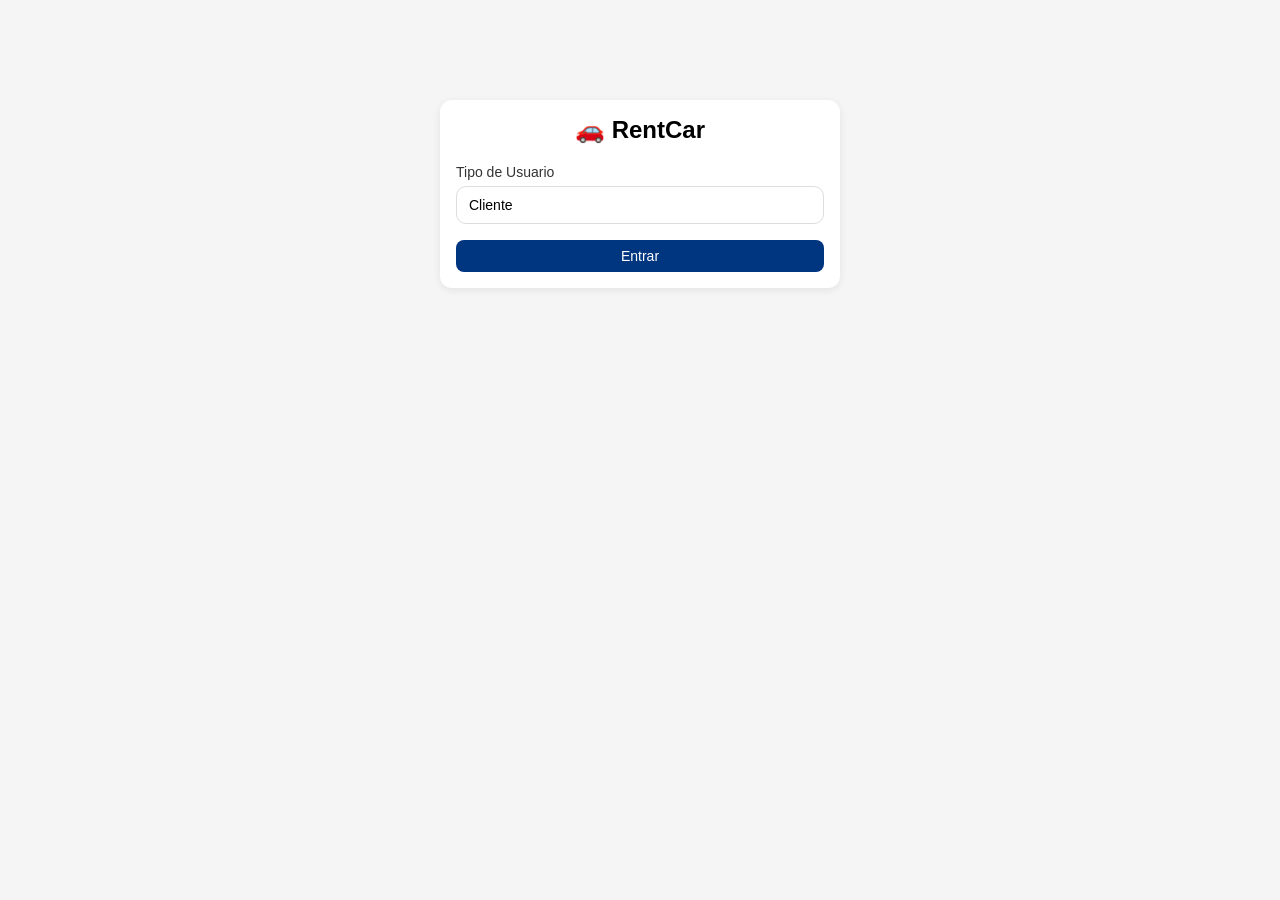
==== commit 6cb16424: "Actualizacion pagina protitipo" ====
--- a/Alquiler de vehiculos/index.html
+++ b/Alquiler de vehiculos/index.html
@@ -2,572 +2,1458 @@
 <html lang="es">
 <head>
     <meta charset="UTF-8">
-    <meta name="viewport" content="width=device-width, initial-scale=1.0">
-    <title>AutoElite Rent | Alquiler de Vehículos Premium</title>
-    <link rel="stylesheet" href="style.css">
-    <link rel="preconnect" href="https://fonts.googleapis.com">
-    <link href="https://fonts.googleapis.com/css2?family=Inter:wght@300;400;500;600;700;800;900&family=Playfair+Display:wght@700;800&display=swap" rel="stylesheet">
+    <meta name="viewport" content="width=device-width, initial-scale=1.0, viewport-fit=cover">
+    <title>RentCar - Sistema de Alquiler de Vehículos</title>
+    <style>
+        * {
+            margin: 0;
+            padding: 0;
+            box-sizing: border-box;
+        }
+
+        body {
+            font-family: -apple-system, BlinkMacSystemFont, 'Segoe UI', Roboto, sans-serif;
+            background: #f5f5f5;
+            padding: 12px;
+        }
+
+        .container {
+            max-width: 600px;
+            margin: 0 auto;
+        }
+
+        .header {
+            background: white;
+            padding: 15px;
+            border-radius: 12px;
+            box-shadow: 0 2px 8px rgba(0,0,0,0.08);
+            margin-bottom: 15px;
+            display: flex;
+            justify-content: space-between;
+            align-items: center;
+            flex-wrap: wrap;
+            gap: 10px;
+        }
+
+        .header h1 {
+            color: #003580;
+            font-size: 1.3rem;
+        }
+
+        .user-type {
+            display: flex;
+            gap: 8px;
+            align-items: center;
+            flex-wrap: wrap;
+        }
+
+        .btn {
+            padding: 8px 16px;
+            border: none;
+            border-radius: 8px;
+            cursor: pointer;
+            font-weight: 500;
+            transition: all 0.3s;
+            font-size: 14px;
+        }
+
+        .btn-primary {
+            background: #003580;
+            color: white;
+        }
+
+        .btn-primary:hover {
+            background: #0047ab;
+        }
+
+        .btn-success {
+            background: #28a745;
+            color: white;
+        }
+
+        .btn-danger {
+            background: #dc3545;
+            color: white;
+        }
+
+        .btn-outline {
+            background: transparent;
+            border: 1px solid #003580;
+            color: #003580;
+        }
+
+        .btn-secondary {
+            background: #6c757d;
+            color: white;
+        }
+
+        .btn-sm {
+            padding: 6px 12px;
+            font-size: 12px;
+        }
+
+        .btn-info {
+            background: #17a2b8;
+            color: white;
+        }
+
+        .section {
+            background: white;
+            padding: 16px;
+            border-radius: 12px;
+            box-shadow: 0 2px 8px rgba(0,0,0,0.08);
+            margin-bottom: 15px;
+        }
+
+        .hidden {
+            display: none !important;
+        }
+
+        .vehicles-grid {
+            display: grid;
+            grid-template-columns: 1fr;
+            gap: 15px;
+            margin-top: 15px;
+        }
+
+        .vehicle-card {
+            border: 1px solid #e0e0e0;
+            border-radius: 12px;
+            overflow: hidden;
+            cursor: pointer;
+            background: white;
+            transition: transform 0.2s, box-shadow 0.2s;
+        }
+
+        .vehicle-card:hover {
+            transform: translateY(-2px);
+            box-shadow: 0 4px 12px rgba(0,0,0,0.15);
+        }
+
+        .vehicle-card:active {
+            transform: scale(0.98);
+        }
+
+        .vehicle-image {
+            width: 100%;
+            height: 180px;
+            background: linear-gradient(135deg, #667eea 0%, #764ba2 100%);
+            display: flex;
+            align-items: center;
+            justify-content: center;
+            overflow: hidden;
+        }
+
+        .vehicle-image img {
+            width: 100%;
+            height: 100%;
+            object-fit: cover;
+        }
+
+        .vehicle-info {
+            padding: 12px;
+        }
+
+        .vehicle-info h3 {
+            margin-bottom: 8px;
+            color: #333;
+            font-size: 1.1rem;
+        }
+
+        .vehicle-details {
+            color: #666;
+            margin-bottom: 12px;
+            font-size: 14px;
+        }
+
+        .modal-overlay {
+            position: fixed;
+            top: 0;
+            left: 0;
+            width: 100%;
+            height: 100%;
+            background: rgba(0, 0, 0, 0.5);
+            display: flex;
+            align-items: center;
+            justify-content: center;
+            z-index: 1000;
+            overflow-y: auto;
+            padding: 16px;
+        }
+
+        .modal-container {
+            background: white;
+            border-radius: 20px;
+            max-width: 500px;
+            width: 100%;
+            max-height: 85vh;
+            overflow-y: auto;
+            box-shadow: 0 10px 40px rgba(0, 0, 0, 0.3);
+            animation: modalSlideIn 0.3s ease;
+        }
+
+        @keyframes modalSlideIn {
+            from {
+                transform: translateY(-30px);
+                opacity: 0;
+            }
+            to {
+                transform: translateY(0);
+                opacity: 1;
+            }
+        }
+
+        .modal-header {
+            padding: 16px 20px;
+            border-bottom: 1px solid #e0e0e0;
+            display: flex;
+            justify-content: space-between;
+            align-items: center;
+            background: #003580;
+            color: white;
+            border-radius: 20px 20px 0 0;
+            position: sticky;
+            top: 0;
+        }
+
+        .modal-header h2 {
+            margin: 0;
+            font-size: 1.3rem;
+        }
+
+        .modal-close {
+            background: none;
+            border: none;
+            font-size: 28px;
+            cursor: pointer;
+            color: white;
+            padding: 0;
+            width: 32px;
+            height: 32px;
+            display: flex;
+            align-items: center;
+            justify-content: center;
+        }
+
+        .modal-body {
+            padding: 20px;
+        }
+
+        .modal-footer {
+            padding: 16px 20px;
+            border-top: 1px solid #e0e0e0;
+            display: flex;
+            justify-content: flex-end;
+            gap: 10px;
+            background: #f8f9fa;
+            border-radius: 0 0 20px 20px;
+        }
+
+        .form-group {
+            margin-bottom: 16px;
+        }
+
+        .form-group label {
+            display: block;
+            margin-bottom: 6px;
+            color: #333;
+            font-weight: 500;
+            font-size: 14px;
+        }
+
+        .form-group label .required {
+            color: #dc3545;
+        }
+
+        .form-group input,
+        .form-group select {
+            width: 100%;
+            padding: 10px 12px;
+            border: 1px solid #ddd;
+            border-radius: 10px;
+            font-size: 14px;
+            -webkit-appearance: none;
+        }
+
+        .form-group input[type="file"] {
+            padding: 8px;
+            border: 1px dashed #003580;
+            background: #f8f9fa;
+        }
+
+        .image-preview {
+            margin-top: 8px;
+            display: flex;
+            flex-wrap: wrap;
+            gap: 8px;
+        }
+
+        .preview-item {
+            position: relative;
+            width: 80px;
+            height: 80px;
+            border-radius: 8px;
+            overflow: hidden;
+            border: 1px solid #ddd;
+        }
+
+        .preview-item img {
+            width: 100%;
+            height: 100%;
+            object-fit: cover;
+        }
+
+        .remove-image {
+            position: absolute;
+            top: 2px;
+            right: 2px;
+            background: rgba(220, 53, 69, 0.8);
+            color: white;
+            border: none;
+            border-radius: 50%;
+            width: 18px;
+            height: 18px;
+            font-size: 12px;
+            cursor: pointer;
+            display: flex;
+            align-items: center;
+            justify-content: center;
+        }
+
+        .reservations-list {
+            display: flex;
+            flex-direction: column;
+            gap: 12px;
+        }
+
+        .reservation-card {
+            background: white;
+            border: 1px solid #e0e0e0;
+            border-radius: 12px;
+            padding: 12px;
+            transition: all 0.2s;
+        }
+
+        .reservation-card.pending {
+            border-left: 4px solid #ffc107;
+        }
+
+        .reservation-card.confirmed {
+            border-left: 4px solid #28a745;
+        }
+
+        .reservation-card.cancelled {
+            border-left: 4px solid #dc3545;
+            opacity: 0.7;
+        }
+
+        .reservation-header {
+            display: flex;
+            justify-content: space-between;
+            align-items: center;
+            margin-bottom: 10px;
+            flex-wrap: wrap;
+            gap: 8px;
+        }
+
+        .reservation-id {
+            font-weight: bold;
+            color: #003580;
+            font-size: 14px;
+        }
+
+        .reservation-vehicle {
+            font-size: 14px;
+            color: #666;
+        }
+
+        .reservation-info {
+            margin: 10px 0;
+        }
+
+        .reservation-info p {
+            margin: 6px 0;
+            font-size: 13px;
+            display: flex;
+            align-items: center;
+            gap: 8px;
+            flex-wrap: wrap;
+        }
+
+        .reservation-info strong {
+            color: #333;
+            min-width: 70px;
+        }
+
+        .reservation-actions {
+            display: flex;
+            gap: 8px;
+            margin-top: 10px;
+            flex-wrap: wrap;
+        }
+
+        .status-badge {
+            padding: 4px 10px;
+            border-radius: 20px;
+            font-size: 11px;
+            font-weight: 500;
+            display: inline-block;
+        }
+
+        .status-pending {
+            background: #fff3cd;
+            color: #856404;
+        }
+
+        .status-confirmed {
+            background: #d4edda;
+            color: #155724;
+        }
+
+        .status-cancelled {
+            background: #f8d7da;
+            color: #721c24;
+        }
+
+        .login-container {
+            max-width: 400px;
+            margin: 80px auto;
+        }
+
+        .alert {
+            padding: 12px;
+            border-radius: 10px;
+            margin-bottom: 15px;
+            font-size: 13px;
+            animation: slideDown 0.3s ease;
+        }
+
+        @keyframes slideDown {
+            from {
+                transform: translateY(-10px);
+                opacity: 0;
+            }
+            to {
+                transform: translateY(0);
+                opacity: 1;
+            }
+        }
+
+        .alert-success {
+            background: #d4edda;
+            color: #155724;
+            border: 1px solid #c3e6cb;
+        }
+
+        .alert-error {
+            background: #f8d7da;
+            color: #721c24;
+            border: 1px solid #f5c6cb;
+        }
+
+        .alert-info {
+            background: #d1ecf1;
+            color: #0c5460;
+            border: 1px solid #bee5eb;
+        }
+
+        .calendar-container {
+            overflow-x: auto;
+            -webkit-overflow-scrolling: touch;
+        }
+
+        .calendar {
+            display: grid;
+            grid-template-columns: repeat(7, minmax(45px, 1fr));
+            gap: 4px;
+            margin-top: 12px;
+            min-width: 280px;
+        }
+
+        .calendar-day {
+            padding: 8px 4px;
+            text-align: center;
+            border: 1px solid #ddd;
+            border-radius: 8px;
+            font-size: 12px;
+            background: white;
+        }
+
+        .calendar-day.occupied {
+            background: #f8d7da;
+            color: #721c24;
+            position: relative;
+        }
+
+        .calendar-day.occupied::after {
+            content: "📌";
+            font-size: 8px;
+            position: absolute;
+            bottom: 2px;
+            right: 2px;
+        }
+
+        .calendar-day.today {
+            background: #003580;
+            color: white;
+            font-weight: bold;
+        }
+
+        .calendar-header {
+            text-align: center;
+            margin-bottom: 10px;
+            font-weight: bold;
+            color: #003580;
+        }
+
+        .price-summary {
+            background: #e8f4f8;
+            padding: 12px;
+            border-radius: 10px;
+            margin: 15px 0;
+            font-size: 13px;
+        }
+
+        .total-price {
+            font-size: 18px;
+            font-weight: bold;
+            color: #28a745;
+            margin-top: 8px;
+            padding-top: 8px;
+            border-top: 2px solid #003580;
+        }
+
+        .checkbox-group {
+            display: flex;
+            align-items: center;
+            gap: 10px;
+            margin: 10px 0;
+        }
+
+        .checkbox-group input {
+            width: auto;
+        }
+
+        hr {
+            margin: 12px 0;
+            border-color: #ddd;
+        }
+
+        .detail-item {
+            margin-bottom: 16px;
+            padding-bottom: 12px;
+            border-bottom: 1px solid #f0f0f0;
+        }
+
+        .detail-label {
+            font-size: 12px;
+            color: #666;
+            margin-bottom: 4px;
+        }
+
+        .detail-value {
+            font-size: 14px;
+            font-weight: 500;
+            color: #333;
+        }
+
+        .detail-image {
+            max-width: 100%;
+            border-radius: 8px;
+            margin-top: 8px;
+            border: 1px solid #ddd;
+            cursor: pointer;
+        }
+
+        .warning-badge {
+            background: #ffc107;
+            color: #333;
+            padding: 2px 8px;
+            border-radius: 12px;
+            font-size: 11px;
+        }
+
+        select {
+            width: 100%;
+            padding: 12px;
+            border-radius: 10px;
+            border: 1px solid #ddd;
+            font-size: 14px;
+            background: white;
+        }
+
+        .documents-section {
+            background: #f8f9fa;
+            padding: 12px;
+            border-radius: 10px;
+            margin-top: 10px;
+        }
+
+        .stats-badge {
+            background: #003580;
+            color: white;
+            padding: 4px 8px;
+            border-radius: 20px;
+            font-size: 11px;
+        }
+
+        @media (min-width: 768px) {
+            .vehicles-grid {
+                grid-template-columns: repeat(2, 1fr);
+            }
+            .form-row {
+                grid-template-columns: 1fr 1fr;
+            }
+            body {
+                padding: 20px;
+            }
+            .container {
+                max-width: 800px;
+            }
+        }
+    </style>
 </head>
 <body>
-
-    <!-- ============ LOADER ============ -->
-    <div id="loader" class="loader">
-        <div class="loader-content">
-            <div class="loader-spinner"></div>
-            <div class="loader-text">AutoElite Rent</div>
+    <div class="container">
+        <!-- Login -->
+        <div id="loginSection" class="section login-container">
+            <h2 style="margin-bottom: 20px; text-align: center;">🚗 RentCar</h2>
+            <div class="form-group">
+                <label>Tipo de Usuario</label>
+                <select id="userTypeSelect">
+                    <option value="client">Cliente</option>
+                    <option value="admin">Administrador</option>
+                </select>
+            </div>
+            <button class="btn btn-primary" style="width: 100%;" onclick="login()">Entrar</button>
         </div>
-    </div>
-
-    <!-- ============ NAVBAR ============ -->
-    <nav id="navbar" class="navbar">
-        <div class="container navbar-inner">
-            <a href="#" class="logo">
-                <span class="logo-icon">🚗</span>
-                <span class="logo-text">Auto<span class="logo-highlight">Elite</span></span>
-            </a>
-
-            <div class="nav-links" id="navLinks">
-                <a href="#inicio" data-i18n="nav_home">Inicio</a>
-                <a href="#catalogo" data-i18n="nav_catalog">Catálogo</a>
-                <a href="#testimonios" data-i18n="nav_testimonials">Testimonios</a>
-                <a href="#faq" data-i18n="nav_faq">FAQ</a>
-                <a href="#contacto" data-i18n="nav_contact">Contacto</a>
-                <button class="btn-admin-toggle" id="btnAdminToggle" title="Panel Admin">
-                    <svg width="20" height="20" viewBox="0 0 24 24" fill="none" stroke="currentColor" stroke-width="2">
-                        <path d="M12 15a3 3 0 100-6 3 3 0 000 6z"/>
-                        <path d="M19.4 15a1.65 1.65 0 00.33 1.82l.06.06a2 2 0 01-2.83 2.83l-.06-.06a1.65 1.65 0 00-1.82-.33 1.65 1.65 0 00-1 1.51V21a2 2 0 01-4 0v-.09A1.65 1.65 0 009 19.4a1.65 1.65 0 00-1.82.33l-.06.06a2 2 0 01-2.83-2.83l.06-.06a1.65 1.65 0 00.33-1.82 1.65 1.65 0 00-1.51-1H3a2 2 0 010-4h.09A1.65 1.65 0 004.6 9a1.65 1.65 0 00-.33-1.82l-.06-.06a2 2 0 012.83-2.83l.06.06a1.65 1.65 0 001.82.33H9a1.65 1.65 0 001-1.51V3a2 2 0 014 0v.09a1.65 1.65 0 001 1.51 1.65 1.65 0 001.82-.33l.06-.06a2 2 0 012.83 2.83l-.06.06a1.65 1.65 0 00-.33 1.82V9a1.65 1.65 0 001.51 1H21a2 2 0 010 4h-.09a1.65 1.65 0 00-1.51 1z"/>
-                    </svg>
-                </button>
-                <div class="lang-switcher">
-                    <button class="lang-btn active" data-lang="es" id="btnES">🇪🇸 ES</button>
-                    <button class="lang-btn" data-lang="en" id="btnEN">🇺🇸 EN</button>
+
+        <!-- Panel de Cliente -->
+        <div id="clientPanel" class="hidden">
+            <div class="header">
+                <h1>🚗 RentCar</h1>
+                <div class="user-type">
+                    <span>👤 Cliente</span>
+                    <button class="btn btn-outline btn-sm" onclick="logout()">Salir</button>
                 </div>
             </div>
 
-            <button class="hamburger" id="hamburger">
-                <span></span>
-                <span></span>
-                <span></span>
-            </button>
-        </div>
-    </nav>
-
-    <!-- ============ HERO ============ -->
-    <section id="inicio" class="hero">
-        <div class="hero-overlay"></div>
-        <div class="hero-particles"></div>
-        <div class="container hero-content">
-            <span class="hero-badge" data-i18n="hero_badge">★ Servicio Premium desde 2015</span>
-            <h1 class="hero-title" data-i18n="hero_title">Encuentra tu <span class="text-gradient">vehículo ideal</span> para cada momento</h1>
-            <p class="hero-subtitle" data-i18n="hero_subtitle">La flota más exclusiva de la ciudad. Precios competitivos, servicio de primera y disponibilidad inmediata.</p>
-            <div class="hero-buttons">
-                <a href="#catalogo" class="btn btn-primary" data-i18n="hero_btn_catalog">Ver Catálogo</a>
-                <a href="#contacto" class="btn btn-outline" data-i18n="hero_btn_contact">Contáctanos</a>
-            </div>
-            <div class="hero-stats">
-                <div class="stat">
-                    <span class="stat-number" data-count="150">0</span>
-                    <span class="stat-label" data-i18n="stat_vehicles">Vehículos</span>
-                </div>
-                <div class="stat">
-                    <span class="stat-number" data-count="5000">0</span>
-                    <span class="stat-label" data-i18n="stat_clients">Clientes felices</span>
-                </div>
-                <div class="stat">
-                    <span class="stat-number" data-count="9">0</span>
-                    <span class="stat-label" data-i18n="stat_years">Años de experiencia</span>
-                </div>
-                <div class="stat">
-                    <span class="stat-number" data-count="24">0</span>
-                    <span class="stat-label" data-i18n="stat_support">Soporte 24/7</span>
-                </div>
+            <div id="alertContainer"></div>
+
+            <div class="section">
+                <h2>🚙 Nuestros Vehículos</h2>
+                <div id="vehiclesContainer" class="vehicles-grid"></div>
             </div>
         </div>
-        <div class="hero-scroll-indicator">
-            <div class="mouse">
-                <div class="wheel"></div>
-            </div>
-            <span data-i18n="scroll_down">Desplázate</span>
-        </div>
-    </section>
-
-    <!-- ============ FILTROS ============ -->
-    <section id="catalogo" class="catalog-section">
-        <div class="container">
-            <div class="section-header">
-                <span class="section-badge" data-i18n="catalog_badge">NUESTRA FLOTA</span>
-                <h2 class="section-title" data-i18n="catalog_title">Vehículos <span class="text-gradient">Disponibles</span></h2>
-                <p class="section-desc" data-i18n="catalog_desc">Explora nuestra selección premium y encuentra el auto perfecto para ti</p>
-            </div>
-
-            <div class="filters-wrapper">
-                <button class="filters-toggle" id="filtersToggle">
-                    <svg width="20" height="20" viewBox="0 0 24 24" fill="none" stroke="currentColor" stroke-width="2">
-                        <line x1="4" y1="6" x2="20" y2="6"/><line x1="8" y1="12" x2="20" y2="12"/><line x1="12" y1="18" x2="20" y2="18"/>
-                        <circle cx="6" cy="6" r="2" fill="currentColor"/><circle cx="10" cy="12" r="2" fill="currentColor"/><circle cx="14" cy="18" r="2" fill="currentColor"/>
-                    </svg>
-                    <span data-i18n="filters_btn">Filtros Avanzados</span>
-                </button>
-
-                <div class="filters-panel" id="filtersPanel">
-                    <div class="filters-grid">
-                        <div class="filter-group">
-                            <label data-i18n="filter_brand">Marca</label>
-                            <select id="filterBrand">
-                                <option value="" data-i18n="filter_all">Todas</option>
-                            </select>
+
+        <!-- Modal de Reserva -->
+        <div id="bookingModal" class="modal-overlay hidden">
+            <div class="modal-container">
+                <div class="modal-header">
+                    <h2>📝 Reservar</h2>
+                    <button class="modal-close" onclick="closeBookingModal()">&times;</button>
+                </div>
+                <div class="modal-body">
+                    <div id="selectedVehicleInfo"></div>
+                    <div class="form-row">
+                        <div class="form-group">
+                            <label>📅 Inicio <span class="required">*</span></label>
+                            <input type="date" id="startDate">
                         </div>
-                        <div class="filter-group">
-                            <label data-i18n="filter_type">Tipo</label>
-                            <select id="filterType">
-                                <option value="" data-i18n="filter_all">Todos</option>
-                            </select>
-                        </div>
-                        <div class="filter-group">
-                            <label data-i18n="filter_year">Año</label>
-                            <select id="filterYear">
-                                <option value="" data-i18n="filter_all">Todos</option>
-                            </select>
-                        </div>
-                        <div class="filter-group">
-                            <label data-i18n="filter_availability">Disponibilidad</label>
-                            <select id="filterAvailability">
-                                <option value="" data-i18n="filter_all">Todos</option>
-                                <option value="available" data-i18n="status_available">Disponible</option>
-                                <option value="reserved" data-i18n="status_reserved">Reservado</option>
-                            </select>
-                        </div>
-                        <div class="filter-group">
-                            <label data-i18n="filter_price_min">Precio Mín ($/día)</label>
-                            <input type="number" id="filterPriceMin" placeholder="0" min="0">
-                        </div>
-                        <div class="filter-group">
-                            <label data-i18n="filter_price_max">Precio Máx ($/día)</label>
-                            <input type="number" id="filterPriceMax" placeholder="999" min="0">
+                        <div class="form-group">
+                            <label>📅 Fin <span class="required">*</span></label>
+                            <input type="date" id="endDate">
                         </div>
                     </div>
-                    <div class="filter-search">
-                        <svg width="20" height="20" viewBox="0 0 24 24" fill="none" stroke="currentColor" stroke-width="2">
-                            <circle cx="11" cy="11" r="8"/><line x1="21" y1="21" x2="16.65" y2="16.65"/>
-                        </svg>
-                        <input type="text" id="filterSearch" placeholder="" data-i18n-placeholder="filter_search_placeholder">
+                    
+                    <hr>
+                    <h3 style="font-size: 16px; margin-bottom: 12px;">👤 Datos Personales</h3>
+                    
+                    <div class="form-group">
+                        <label>Nombre Completo <span class="required">*</span></label>
+                        <input type="text" id="customerName" placeholder="Ej: Juan Pérez">
                     </div>
-                    <button class="btn btn-secondary btn-sm" id="clearFilters" data-i18n="clear_filters">Limpiar Filtros</button>
-                </div>
-            </div>
-
-            <div class="results-count" id="resultsCount"></div>
-            <div class="vehicles-grid" id="vehiclesGrid">
-                <!-- Vehicles rendered by JS -->
-            </div>
-            <div class="no-results" id="noResults" style="display:none;">
-                <svg width="80" height="80" viewBox="0 0 24 24" fill="none" stroke="currentColor" stroke-width="1.5">
-                    <circle cx="11" cy="11" r="8"/><line x1="21" y1="21" x2="16.65" y2="16.65"/>
-                    <line x1="8" y1="8" x2="14" y2="14"/><line x1="14" y1="8" x2="8" y2="14"/>
-                </svg>
-                <h3 data-i18n="no_results_title">No se encontraron vehículos</h3>
-                <p data-i18n="no_results_desc">Intenta ajustar los filtros de búsqueda</p>
-                <button class="btn btn-primary" id="resetFiltersBtn" data-i18n="clear_filters">Limpiar Filtros</button>
+                    
+                    <div class="form-group">
+                        <label>Email <span class="required">*</span></label>
+                        <input type="email" id="customerEmail" placeholder="ejemplo@email.com">
+                    </div>
+                    
+                    <div class="form-group">
+                        <label>🎂 Fecha de Nacimiento <span class="required">*</span></label>
+                        <input type="date" id="birthDate">
+                        <small>Debe ser mayor de 26 años</small>
+                    </div>
+                    
+                    <div class="documents-section">
+                        <strong>📄 Documentación Requerida</strong>
+                        <small>(Subir imágenes nítidas y legibles)</small>
+                        
+                        <div class="form-group">
+                            <label>🆔 Imagen de Cédula de Identidad (frente) <span class="required">*</span></label>
+                            <input type="file" id="idCardImage" accept="image/*">
+                            <div id="idCardPreview" class="image-preview"></div>
+                        </div>
+                        
+                        <div class="form-group">
+                            <label>🚗 Imagen de Libreta de Conducir (frente) <span class="required">*</span></label>
+                            <input type="file" id="licenseImage" accept="image/*">
+                            <div id="licensePreview" class="image-preview"></div>
+                        </div>
+                        
+                        <div class="form-group">
+                            <label>⚡ Imagen de Recibo OSE/UTE (último mes) <span class="required">*</span></label>
+                            <input type="file" id="utilityImage" accept="image/*">
+                            <div id="utilityPreview" class="image-preview"></div>
+                            <small>Recibo al día, debe coincidir con su domicilio</small>
+                        </div>
+                    </div>
+                    
+                    <hr>
+                    <h3 style="font-size: 16px; margin-bottom: 12px;">💰 Extras</h3>
+                    
+                    <div class="form-row">
+                        <div class="form-group">
+                            <label>🛣️ Peajes a cruzar</label>
+                            <input type="number" id="tollCount" min="0" value="0" placeholder="Cantidad">
+                            <small>+ $150 por cada peaje</small>
+                        </div>
+                        <div class="checkbox-group">
+                            <input type="checkbox" id="includeWash">
+                            <label>🧼 Lavado completo (+ $500)</label>
+                        </div>
+                    </div>
+                    
+                    <div id="priceSummary"></div>
+                    
+                    <div style="background: #f8f9fa; padding: 10px; border-radius: 8px; font-size: 12px;">
+                        <strong>📋 Condiciones:</strong>
+                        • Mayor de 26 años<br>
+                        • Licencia con mínimo 1 año de antigüedad<br>
+                        • Alquiler mínimo: 2 días<br>
+                        • Depósito de garantía requerido
+                    </div>
+                </div>
+                <div class="modal-footer">
+                    <button class="btn btn-secondary btn-sm" onclick="closeBookingModal()">Cancelar</button>
+                    <button class="btn btn-primary btn-sm" onclick="createBooking()">Solicitar Reserva</button>
+                </div>
             </div>
         </div>
-    </section>
-
-    <!-- ============ TESTIMONIOS ============ -->
-    <section id="testimonios" class="testimonials-section">
-        <div class="container">
-            <div class="section-header">
-                <span class="section-badge" data-i18n="testimonials_badge">TESTIMONIOS</span>
-                <h2 class="section-title" data-i18n="testimonials_title">Lo que dicen nuestros <span class="text-gradient">clientes</span></h2>
-            </div>
-            <div class="testimonials-grid">
-                <div class="testimonial-card">
-                    <div class="testimonial-stars">★★★★★</div>
-                    <p class="testimonial-text" data-i18n="testimonial_1_text">"Excelente servicio. El auto estaba impecable y el proceso de alquiler fue rapidísimo. Definitivamente volveré."</p>
-                    <div class="testimonial-author">
-                        <div class="author-avatar">CM</div>
-                        <div>
-                            <div class="author-name">Carlos Mendoza</div>
-                            <div class="author-role" data-i18n="testimonial_1_role">Empresario</div>
-                        </div>
-                    </div>
-                </div>
-                <div class="testimonial-card">
-                    <div class="testimonial-stars">★★★★★</div>
-                    <p class="testimonial-text" data-i18n="testimonial_2_text">"Los mejores precios de la zona y una atención al cliente de primera. La SUV que alquilamos fue perfecta para nuestras vacaciones."</p>
-                    <div class="testimonial-author">
-                        <div class="author-avatar">AR</div>
-                        <div>
-                            <div class="author-name">Ana Rodríguez</div>
-                            <div class="author-role" data-i18n="testimonial_2_role">Diseñadora</div>
-                        </div>
-                    </div>
-                </div>
-                <div class="testimonial-card">
-                    <div class="testimonial-stars">★★★★★</div>
-                    <p class="testimonial-text" data-i18n="testimonial_3_text">"Alquilé un deportivo para un evento especial y fue una experiencia increíble. Todo el proceso fue transparente y profesional."</p>
-                    <div class="testimonial-author">
-                        <div class="author-avatar">JP</div>
-                        <div>
-                            <div class="author-name">Jorge Pérez</div>
-                            <div class="author-role" data-i18n="testimonial_3_role">Ingeniero</div>
-                        </div>
-                    </div>
+
+        <!-- Modal de Detalles para Admin -->
+        <div id="detailsModal" class="modal-overlay hidden">
+            <div class="modal-container">
+                <div class="modal-header">
+                    <h2>📋 Detalles de Reserva</h2>
+                    <button class="modal-close" onclick="closeDetailsModal()">&times;</button>
+                </div>
+                <div class="modal-body" id="detailsModalBody"></div>
+                <div class="modal-footer">
+                    <button class="btn btn-primary btn-sm" onclick="closeDetailsModal()">Cerrar</button>
                 </div>
             </div>
         </div>
-    </section>
-
-    <!-- ============ FAQ ============ -->
-    <section id="faq" class="faq-section">
-        <div class="container">
-            <div class="section-header">
-                <span class="section-badge" data-i18n="faq_badge">FAQ</span>
-                <h2 class="section-title" data-i18n="faq_title">Preguntas <span class="text-gradient">Frecuentes</span></h2>
+
+        <!-- Panel de Administrador -->
+        <div id="adminPanel" class="hidden">
+            <div class="header">
+                <h1>👑 RentCar Admin</h1>
+                <div class="user-type">
+                    <span>👑 Admin</span>
+                    <button class="btn btn-outline btn-sm" onclick="logout()">Salir</button>
+                </div>
             </div>
-            <div class="faq-list">
-                <div class="faq-item">
-                    <button class="faq-question">
-                        <span data-i18n="faq_q1">¿Qué documentos necesito para alquilar?</span>
-                        <svg class="faq-icon" width="24" height="24" viewBox="0 0 24 24" fill="none" stroke="currentColor" stroke-width="2"><polyline points="6 9 12 15 18 9"/></svg>
-                    </button>
-                    <div class="faq-answer">
-                        <p data-i18n="faq_a1">Necesitas licencia de conducir vigente, cédula de identidad o pasaporte, y una tarjeta de crédito para el depósito de garantía. Edad mínima: 21 años.</p>
-                    </div>
-                </div>
-                <div class="faq-item">
-                    <button class="faq-question">
-                        <span data-i18n="faq_q2">¿Puedo cancelar mi reserva?</span>
-                        <svg class="faq-icon" width="24" height="24" viewBox="0 0 24 24" fill="none" stroke="currentColor" stroke-width="2"><polyline points="6 9 12 15 18 9"/></svg>
-                    </button>
-                    <div class="faq-answer">
-                        <p data-i18n="faq_a2">Sí, puedes cancelar hasta 24 horas antes de la fecha de inicio sin penalización. Cancelaciones con menos de 24 horas tienen un cargo del 10%.</p>
-                    </div>
-                </div>
-                <div class="faq-item">
-                    <button class="faq-question">
-                        <span data-i18n="faq_q3">¿El seguro está incluido?</span>
-                        <svg class="faq-icon" width="24" height="24" viewBox="0 0 24 24" fill="none" stroke="currentColor" stroke-width="2"><polyline points="6 9 12 15 18 9"/></svg>
-                    </button>
-                    <div class="faq-answer">
-                        <p data-i18n="faq_a3">Todos nuestros vehículos incluyen seguro básico. Ofrecemos seguros premium y cobertura total como extras opcionales para tu tranquilidad.</p>
-                    </div>
-                </div>
-                <div class="faq-item">
-                    <button class="faq-question">
-                        <span data-i18n="faq_q4">¿Puedo devolver el auto en otra ubicación?</span>
-                        <svg class="faq-icon" width="24" height="24" viewBox="0 0 24 24" fill="none" stroke="currentColor" stroke-width="2"><polyline points="6 9 12 15 18 9"/></svg>
-                    </button>
-                    <div class="faq-answer">
-                        <p data-i18n="faq_a4">Sí, ofrecemos devolución en ubicaciones alternativas con un costo adicional que varía según la distancia. Consulta disponibilidad al momento de reservar.</p>
-                    </div>
-                </div>
-                <div class="faq-item">
-                    <button class="faq-question">
-                        <span data-i18n="faq_q5">¿Cuál es la política de combustible?</span>
-                        <svg class="faq-icon" width="24" height="24" viewBox="0 0 24 24" fill="none" stroke="currentColor" stroke-width="2"><polyline points="6 9 12 15 18 9"/></svg>
-                    </button>
-                    <div class="faq-answer">
-                        <p data-i18n="faq_a5">Entregamos el vehículo con tanque lleno y debe ser devuelto de la misma manera. De lo contrario, se cobrará el combustible faltante más un cargo de servicio.</p>
-                    </div>
-                </div>
+
+            <div id="adminAlertContainer"></div>
+
+            <div class="section">
+                <h2>📋 Reservas</h2>
+                <div id="reservationsList" class="reservations-list"></div>
             </div>
-        </div>
-    </section>
-
-    <!-- ============ MAPA + CONTACTO ============ -->
-    <section id="contacto" class="contact-section">
-        <div class="container">
-            <div class="section-header">
-                <span class="section-badge" data-i18n="contact_badge">CONTACTO</span>
-                <h2 class="section-title" data-i18n="contact_title">Encuéntranos <span class="text-gradient">aquí</span></h2>
-            </div>
-            <div class="contact-grid">
-                <div class="contact-info">
-                    <div class="contact-card">
-                        <div class="contact-icon">📍</div>
-                        <h4 data-i18n="contact_address_title">Dirección</h4>
-                        <p data-i18n="contact_address"></p>
-                    </div>
-                    <div class="contact-card">
-                        <div class="contact-icon">📞</div>
-                        <h4 data-i18n="contact_phone_title">Teléfono</h4>
-                        <p></p>
-                    </div>
-                    <div class="contact-card">
-                        <div class="contact-icon">✉️</div>
-                        <h4 data-i18n="contact_email_title">Email</h4>
-                        <p></p>
-                    </div>
-                    <div class="contact-card">
-                        <div class="contact-icon">🕐</div>
-                        <h4 data-i18n="contact_hours_title">Horario</h4>
-                        <p data-i18n="contact_hours">Lun - Sáb: 8:00 AM - 8:00 PM<br>Dom: 9:00 AM - 5:00 PM</p>
-                    </div>
-
-                    <form class="contact-form" id="contactForm">
-                        <h3 data-i18n="contact_form_title">Envíanos un mensaje</h3>
-                        <div class="form-row">
-                            <div class="form-group">
-                                <label data-i18n="form_name">Nombre</label>
-                                <input type="text" id="contactName" required>
-                            </div>
-                            <div class="form-group">
-                                <label data-i18n="form_email">Email</label>
-                                <input type="email" id="contactEmail" required>
-                            </div>
-                        </div>
-                        <div class="form-group">
-                            <label data-i18n="form_message">Mensaje</label>
-                            <textarea id="contactMessage" rows="4" required></textarea>
-                        </div>
-                        <button type="submit" class="btn btn-primary btn-full" data-i18n="form_send">Enviar Mensaje</button>
-                    </form>
-                </div>
-                <div class="contact-map">
-                    <iframe src="https://www.google.com/maps/embed?pb=!1m18!1m12!1m3!1d3976.123456789!2d-74.0721!3d4.6097!2m3!1f0!2f0!3f0!3m2!1i1024!2i768!4f13.1!3m3!1m2!1s0x0%3A0x0!2zNMKwMzYnMzUuMCJOIDc0wrAwNCcxOS42Ilc!5e0!3m2!1ses!2sco!4v1234567890" allowfullscreen="" loading="lazy"></iframe>
-                </div>
-            </div>
-        </div>
-    </section>
-
-    <!-- ============ FOOTER ============ -->
-    <footer class="footer">
-        <div class="container">
-            <div class="footer-grid">
-                <div class="footer-col">
-                    <a href="#" class="logo footer-logo">
-                        <span class="logo-icon">🚗</span>
-                        <span class="logo-text">Auto<span class="logo-highlight">Elite</span></span>
-                    </a>
-                    <p class="footer-desc" data-i18n="footer_desc">Tu socio de confianza en alquiler de vehículos premium. Más de 9 años brindando la mejor experiencia de conducción.</p>
-                    
-                </div>
-                <div class="footer-col">
-                    <h4 data-i18n="footer_links">Enlaces Rápidos</h4>
-                    <a href="#inicio" data-i18n="nav_home">Inicio</a>
-                    <a href="#catalogo" data-i18n="nav_catalog">Catálogo</a>
-                    <a href="#testimonios" data-i18n="nav_testimonials">Testimonios</a>
-                    <a href="#contacto" data-i18n="nav_contact">Contacto</a>
-                </div>
-                <div class="footer-col">
-                    <h4 data-i18n="footer_services">Servicios</h4>
-                    <a href="#" data-i18n="footer_srv_rental">Alquiler diario</a>
-                    <a href="#" data-i18n="footer_srv_weekly">Alquiler semanal</a>
-                    <a href="#" data-i18n="footer_srv_monthly">Alquiler mensual</a>
-                    <a href="#" data-i18n="footer_srv_corporate">Corporativo</a>
-                </div>
-                <div class="footer-col">
-                    <h4 data-i18n="footer_legal">Legal</h4>
-                    <a href="#" data-i18n="footer_terms">Términos y Condiciones</a>
-                    <a href="#" data-i18n="footer_privacy">Política de Privacidad</a>
-                    <a href="#" data-i18n="footer_cookies">Política de Cookies</a>
-                </div>
-            </div>
-            <div class="footer-bottom">
-                <p>© 2026 AutoElite Rent. <span data-i18n="footer_rights">Todos los derechos reservados.</span></p>
-            </div>
-        </div>
-    </footer>
-
-    <!-- ============ MODAL ALQUILER ============ -->
-    <div class="modal-overlay" id="rentalModal">
-        <div class="modal modal-rental">
-            <button class="modal-close" id="modalClose">&times;</button>
-            <div class="modal-header">
-                <h2 data-i18n="rental_title">Solicitar Alquiler</h2>
-            </div>
-            <div class="modal-body">
-                <div class="rental-vehicle-info" id="rentalVehicleInfo"></div>
-
-                <form id="rentalForm">
-                    <div class="form-row">
-                        <div class="form-group">
-                            <label data-i18n="form_full_name">Nombre Completo *</label>
-                            <input type="text" id="rentalName" required>
-                            <span class="form-error" id="errorName"></span>
-                        </div>
-                        <div class="form-group">
-                            <label data-i18n="form_phone">Teléfono *</label>
-                            <input type="tel" id="rentalPhone" required>
-                            <span class="form-error" id="errorPhone"></span>
-                        </div>
-                    </div>
-                    <div class="form-row">
-                        <div class="form-group">
-                            <label data-i18n="form_start_date">Fecha de Inicio *</label>
-                            <input type="date" id="rentalStartDate" required>
-                        </div>
-                        <div class="form-group">
-                            <label data-i18n="form_end_date">Fecha de Devolución *</label>
-                            <input type="date" id="rentalEndDate" required>
-                        </div>
-                    </div>
-
-                    <div class="extras-section">
-                        <h4 data-i18n="extras_title">Extras Opcionales</h4>
-                        <div class="extras-grid">
-                            <label class="extra-item">
-                                <input type="checkbox" id="extraInsurance" data-price="15">
-                                <div class="extra-content">
-                                    <span class="extra-icon">🛡️</span>
-                                    <span class="extra-name" data-i18n="extra_insurance">Seguro Premium</span>
-                                    <span class="extra-price">$15/día</span>
-                                </div>
-                            </label>
-                            <label class="extra-item">
-                                <input type="checkbox" id="extraGPS" data-price="5">
-                                <div class="extra-content">
-                                    <span class="extra-icon">📍</span>
-                                    <span class="extra-name" data-i18n="extra_gps">GPS Navegador</span>
-                                    <span class="extra-price">$5/día</span>
-                                </div>
-                            </label>
-                            <label class="extra-item">
-                                <input type="checkbox" id="extraChildSeat" data-price="8">
-                                <div class="extra-content">
-                                    <span class="extra-icon">👶</span>
-                                    <span class="extra-name" data-i18n="extra_child">Silla para Niño</span>
-                                    <span class="extra-price">$8/día</span>
-                                </div>
-                            </label>
-                        </div>
-                    </div>
-
-                    <div class="rental-summary" id="rentalSummary">
-                        <h4 data-i18n="summary_title">Resumen</h4>
-                        <div class="summary-row">
-                            <span data-i18n="summary_days">Días:</span>
-                            <span id="summaryDays">0</span>
-                        </div>
-                        <div class="summary-row">
-                            <span data-i18n="summary_subtotal">Subtotal:</span>
-                            <span id="summarySubtotal">$0.00</span>
-                        </div>
-                        <div class="summary-row">
-                            <span data-i18n="summary_extras">Extras:</span>
-                            <span id="summaryExtras">$0.00</span>
-                        </div>
-                        <div class="summary-row">
-                            <span>IVA (16%):</span>
-                            <span id="summaryTax">$0.00</span>
-                        </div>
-                        <div class="summary-divider"></div>
-                        <div class="summary-row summary-total">
-                            <span data-i18n="summary_total">Total:</span>
-                            <span id="summaryTotal">$0.00</span>
-                        </div>
-                    </div>
-
-                    <div class="modal-actions">
-                        <button type="button" class="btn btn-outline" id="modalCancel" data-i18n="btn_cancel">Cancelar</button>
-                        <button type="submit" class="btn btn-primary" data-i18n="btn_confirm_whatsapp">✓ Confirmar por WhatsApp</button>
-                    </div>
-                </form>
+
+            <div class="section">
+                <h2>📅 Calendario por Vehículo</h2>
+                <select id="vehicleSelectForCalendar" onchange="updateCalendar()">
+                    <option value="">Selecciona un vehículo</option>
+                </select>
+                <div id="calendarContainer" class="calendar-container"></div>
             </div>
         </div>
     </div>
 
-    <!-- ============ MODAL ADMIN ============ -->
-    <div class="modal-overlay" id="adminModal">
-        <div class="modal modal-admin">
-            <button class="modal-close" id="adminModalClose">&times;</button>
-            <div class="modal-header">
-                <h2>⚙️ <span data-i18n="admin_title">Panel Administrativo</span></h2>
-            </div>
-            <div class="modal-body">
-                <div class="admin-tabs">
-                    <button class="admin-tab active" data-tab="vehicles" data-i18n="admin_tab_vehicles">Vehículos</button>
-                    <button class="admin-tab" data-tab="reservations" data-i18n="admin_tab_reservations">Reservas</button>
-                </div>
-
-                <!-- Tab Vehículos -->
-                <div class="admin-tab-content active" id="tabVehicles">
-                    <button class="btn btn-primary btn-sm" id="btnAddVehicle" data-i18n="admin_add_vehicle">+ Agregar Vehículo</button>
-
-                    <div class="admin-vehicle-form" id="adminVehicleForm" style="display:none;">
-                        <h3 id="adminFormTitle" data-i18n="admin_form_new">Nuevo Vehículo</h3>
-                        <input type="hidden" id="adminVehicleId">
-                        <div class="form-row">
-                            <div class="form-group">
-                                <label data-i18n="admin_v_name">Nombre</label>
-                                <input type="text" id="adminVName" required>
+    <script>
+        // ==================== DATOS ====================
+        let currentUser = null;
+        let selectedVehicle = null;
+        
+        let idCardImageData = null;
+        let licenseImageData = null;
+        let utilityImageData = null;
+
+        const PRICE_PER_DAY = 2400;
+        const TOLL_PRICE = 150;
+        const WASH_PRICE = 500;
+        const MIN_RENTAL_DAYS = 2;
+        const MIN_AGE = 26;
+
+        // Imágenes de vehículos (usando imágenes de placeholder para demostración)
+        const vehicles = [
+            { 
+                id: 1, 
+                name: 'Toyota Corolla', 
+                type: 'Sedán', 
+                price: PRICE_PER_DAY, 
+                transmission: 'Automático',
+                image: 'images/toyota_corolla.jpg'
+            },
+            { 
+                id: 2, 
+                name: 'Honda CR-V', 
+                type: 'SUV', 
+                price: PRICE_PER_DAY, 
+                transmission: 'Automático',
+                image: 'images/honda_cr-v.jpg'
+            },
+            { 
+                id: 3, 
+                name: 'BMW Serie 3', 
+                type: 'Sedán Deportivo', 
+                price: PRICE_PER_DAY, 
+                transmission: 'Automático',
+                image: 'images/bmw_serie_3.jpg'
+            },
+            { 
+                id: 4, 
+                name: 'Ford Ranger', 
+                type: 'Pickup', 
+                price: PRICE_PER_DAY, 
+                transmission: 'Manual',
+                image: 'images/ford_ranger.jpg'
+            }
+        ];
+
+        // ==================== IMÁGENES DE DOCUMENTOS (Base64 simuladas) ====================
+        const sampleImageIdCard = "data:image/svg+xml,%3Csvg xmlns='http://www.w3.org/2000/svg' width='200' height='150' viewBox='0 0 200 150'%3E%3Crect width='200' height='150' fill='%234285F4'/%3E%3Ctext x='10' y='30' fill='white' font-size='12'%3ECÉDULA DE IDENTIDAD%3C/text%3E%3Ctext x='10' y='50' fill='white' font-size='10'%3ENombre: Juan Pérez%3C/text%3E%3Ctext x='10' y='65' fill='white' font-size='10'%3EN° 1.234.567-8%3C/text%3E%3Ctext x='10' y='80' fill='white' font-size='10'%3ENac: 15/05/1985%3C/text%3E%3C/svg%3E";
+        const sampleImageLicense = "data:image/svg+xml,%3Csvg xmlns='http://www.w3.org/2000/svg' width='200' height='150' viewBox='0 0 200 150'%3E%3Crect width='200' height='150' fill='%2333A852'/%3E%3Ctext x='10' y='30' fill='white' font-size='12'%3ELIBRETA DE CONDUCIR%3C/text%3E%3Ctext x='10' y='50' fill='white' font-size='10'%3ENombre: Juan Pérez%3C/text%3E%3Ctext x='10' y='65' fill='white' font-size='10'%3EN° Licencia: LIC123456%3C/text%3E%3Ctext x='10' y='80' fill='white' font-size='10'%3EEmisión: 10/01/2022%3C/text%3E%3C/svg%3E";
+        const sampleImageUtility = "data:image/svg+xml,%3Csvg xmlns='http://www.w3.org/2000/svg' width='200' height='150' viewBox='0 0 200 150'%3E%3Crect width='200' height='150' fill='%23F39C12'/%3E%3Ctext x='10' y='30' fill='white' font-size='12'%3ERECIBO OSE/UTE%3C/text%3E%3Ctext x='10' y='50' fill='white' font-size='10'%3ECliente: Juan Pérez%3C/text%3E%3Ctext x='10' y='65' fill='white' font-size='10'%3EN° Cliente: 123456789%3C/text%3E%3Ctext x='10' y='80' fill='white' font-size='10'%3EPeriodo: Marzo 2026%3C/text%3E%3C/svg%3E";
+
+        const sampleImageIdCard2 = "data:image/svg+xml,%3Csvg xmlns='http://www.w3.org/2000/svg' width='200' height='150' viewBox='0 0 200 150'%3E%3Crect width='200' height='150' fill='%234285F4'/%3E%3Ctext x='10' y='30' fill='white' font-size='12'%3ECÉDULA DE IDENTIDAD%3C/text%3E%3Ctext x='10' y='50' fill='white' font-size='10'%3ENombre: María García%3C/text%3E%3Ctext x='10' y='65' fill='white' font-size='10'%3EN° 2.345.678-9%3C/text%3E%3Ctext x='10' y='80' fill='white' font-size='10'%3ENac: 20/08/1990%3C/text%3E%3C/svg%3E";
+        const sampleImageLicense2 = "data:image/svg+xml,%3Csvg xmlns='http://www.w3.org/2000/svg' width='200' height='150' viewBox='0 0 200 150'%3E%3Crect width='200' height='150' fill='%2333A852'/%3E%3Ctext x='10' y='30' fill='white' font-size='12'%3ELIBRETA DE CONDUCIR%3C/text%3E%3Ctext x='10' y='50' fill='white' font-size='10'%3ENombre: María García%3C/text%3E%3Ctext x='10' y='65' fill='white' font-size='10'%3EN° Licencia: LIC789012%3C/text%3E%3Ctext x='10' y='80' fill='white' font-size='10'%3EEmisión: 15/02/2023%3C/text%3E%3C/svg%3E";
+        const sampleImageUtility2 = "data:image/svg+xml,%3Csvg xmlns='http://www.w3.org/2000/svg' width='200' height='150' viewBox='0 0 200 150'%3E%3Crect width='200' height='150' fill='%23F39C12'/%3E%3Ctext x='10' y='30' fill='white' font-size='12'%3ERECIBO OSE/UTE%3C/text%3E%3Ctext x='10' y='50' fill='white' font-size='10'%3ECliente: María García%3C/text%3E%3Ctext x='10' y='65' fill='white' font-size='10'%3EN° Cliente: 987654321%3C/text%3E%3Ctext x='10' y='80' fill='white' font-size='10'%3EPeriodo: Marzo 2026%3C/text%3E%3C/svg%3E";
+
+        const sampleImageIdCard3 = "data:image/svg+xml,%3Csvg xmlns='http://www.w3.org/2000/svg' width='200' height='150' viewBox='0 0 200 150'%3E%3Crect width='200' height='150' fill='%234285F4'/%3E%3Ctext x='10' y='30' fill='white' font-size='12'%3ECÉDULA DE IDENTIDAD%3C/text%3E%3Ctext x='10' y='50' fill='white' font-size='10'%3ENombre: Carlos Rodríguez%3C/text%3E%3Ctext x='10' y='65' fill='white' font-size='10'%3EN° 3.456.789-0%3C/text%3E%3Ctext x='10' y='80' fill='white' font-size='10'%3ENac: 10/12/1995%3C/text%3E%3C/svg%3E";
+        const sampleImageLicense3 = "data:image/svg+xml,%3Csvg xmlns='http://www.w3.org/2000/svg' width='200' height='150' viewBox='0 0 200 150'%3E%3Crect width='200' height='150' fill='%2333A852'/%3E%3Ctext x='10' y='30' fill='white' font-size='12'%3ELIBRETA DE CONDUCIR%3C/text%3E%3Ctext x='10' y='50' fill='white' font-size='10'%3ENombre: Carlos Rodríguez%3C/text%3E%3Ctext x='10' y='65' fill='white' font-size='10'%3EN° Licencia: LIC345678%3C/text%3E%3Ctext x='10' y='80' fill='white' font-size='10'%3EEmisión: 20/03/2024%3C/text%3E%3C/svg%3E";
+        const sampleImageUtility3 = "data:image/svg+xml,%3Csvg xmlns='http://www.w3.org/2000/svg' width='200' height='150' viewBox='0 0 200 150'%3E%3Crect width='200' height='150' fill='%23F39C12'/%3E%3Ctext x='10' y='30' fill='white' font-size='12'%3ERECIBO OSE/UTE%3C/text%3E%3Ctext x='10' y='50' fill='white' font-size='10'%3ECliente: Carlos Rodríguez%3C/text%3E%3Ctext x='10' y='65' fill='white' font-size='10'%3EN° Cliente: 555666777%3C/text%3E%3Ctext x='10' y='80' fill='white' font-size='10'%3EPeriodo: Marzo 2026%3C/text%3E%3C/svg%3E";
+
+        // Calcular fechas para los ejemplos
+        const futureDate = (days) => {
+            const d = new Date();
+            d.setDate(d.getDate() + days);
+            return d.toISOString().split('T')[0];
+        };
+
+        // Reservas de ejemplo
+        let reservations = [
+            {
+                id: 1001,
+                vehicleId: 1,
+                vehicleName: 'Toyota Corolla',
+                customerName: 'Juan Pérez',
+                customerEmail: 'juan.perez@email.com',
+                birthDate: '1985-05-15',
+                idCardImage: sampleImageIdCard,
+                licenseImage: sampleImageLicense,
+                utilityImage: sampleImageUtility,
+                startDate: futureDate(5),
+                endDate: futureDate(10),
+                days: 5,
+                tollCount: 2,
+                includeWash: true,
+                totalPrice: 5 * PRICE_PER_DAY + 2 * TOLL_PRICE + WASH_PRICE,
+                status: 'confirmed',
+                createdAt: '2026-04-20T10:30:00'
+            },
+            {
+                id: 1002,
+                vehicleId: 2,
+                vehicleName: 'Honda CR-V',
+                customerName: 'María García',
+                customerEmail: 'maria.garcia@email.com',
+                birthDate: '1990-08-20',
+                idCardImage: sampleImageIdCard2,
+                licenseImage: sampleImageLicense2,
+                utilityImage: sampleImageUtility2,
+                startDate: futureDate(12),
+                endDate: futureDate(18),
+                days: 6,
+                tollCount: 1,
+                includeWash: false,
+                totalPrice: 6 * PRICE_PER_DAY + 1 * TOLL_PRICE,
+                status: 'pending',
+                createdAt: '2026-04-22T14:15:00'
+            },
+            {
+                id: 1003,
+                vehicleId: 3,
+                vehicleName: 'BMW Serie 3',
+                customerName: 'Carlos Rodríguez',
+                customerEmail: 'carlos.rodriguez@email.com',
+                birthDate: '1995-12-10',
+                idCardImage: sampleImageIdCard3,
+                licenseImage: sampleImageLicense3,
+                utilityImage: sampleImageUtility3,
+                startDate: futureDate(20),
+                endDate: futureDate(25),
+                days: 5,
+                tollCount: 3,
+                includeWash: true,
+                totalPrice: 5 * PRICE_PER_DAY + 3 * TOLL_PRICE + WASH_PRICE,
+                status: 'cancelled',
+                createdAt: '2026-04-18T09:45:00'
+            },
+            {
+                id: 1004,
+                vehicleId: 1,
+                vehicleName: 'Toyota Corolla',
+                customerName: 'Ana Martínez',
+                customerEmail: 'ana.martinez@email.com',
+                birthDate: '1988-03-25',
+                idCardImage: "data:image/svg+xml,%3Csvg xmlns='http://www.w3.org/2000/svg' width='200' height='150' viewBox='0 0 200 150'%3E%3Crect width='200' height='150' fill='%234285F4'/%3E%3Ctext x='10' y='30' fill='white' font-size='12'%3ECÉDULA DE IDENTIDAD%3C/text%3E%3Ctext x='10' y='50' fill='white' font-size='10'%3ENombre: Ana Martínez%3C/text%3E%3Ctext x='10' y='65' fill='white' font-size='10'%3EN° 4.567.890-1%3C/text%3E%3Ctext x='10' y='80' fill='white' font-size='10'%3ENac: 25/03/1988%3C/text%3E%3C/svg%3E",
+                licenseImage: "data:image/svg+xml,%3Csvg xmlns='http://www.w3.org/2000/svg' width='200' height='150' viewBox='0 0 200 150'%3E%3Crect width='200' height='150' fill='%2333A852'/%3E%3Ctext x='10' y='30' fill='white' font-size='12'%3ELIBRETA DE CONDUCIR%3C/text%3E%3Ctext x='10' y='50' fill='white' font-size='10'%3ENombre: Ana Martínez%3C/text%3E%3Ctext x='10' y='65' fill='white' font-size='10'%3EN° Licencia: LIC901234%3C/text%3E%3Ctext x='10' y='80' fill='white' font-size='10'%3EEmisión: 10/05/2021%3C/text%3E%3C/svg%3E",
+                utilityImage: "data:image/svg+xml,%3Csvg xmlns='http://www.w3.org/2000/svg' width='200' height='150' viewBox='0 0 200 150'%3E%3Crect width='200' height='150' fill='%23F39C12'/%3E%3Ctext x='10' y='30' fill='white' font-size='12'%3ERECIBO OSE/UTE%3C/text%3E%3Ctext x='10' y='50' fill='white' font-size='10'%3ECliente: Ana Martínez%3C/text%3E%3Ctext x='10' y='65' fill='white' font-size='10'%3EN° Cliente: 444555666%3C/text%3E%3Ctext x='10' y='80' fill='white' font-size='10'%3EPeriodo: Marzo 2026%3C/text%3E%3C/svg%3E",
+                startDate: futureDate(2),
+                endDate: futureDate(6),
+                days: 4,
+                tollCount: 0,
+                includeWash: true,
+                totalPrice: 4 * PRICE_PER_DAY + WASH_PRICE,
+                status: 'confirmed',
+                createdAt: '2026-04-21T16:20:00'
+            },
+            {
+                id: 1005,
+                vehicleId: 4,
+                vehicleName: 'Ford Ranger',
+                customerName: 'Roberto Fernández',
+                customerEmail: 'roberto.fernandez@email.com',
+                birthDate: '1975-07-08',
+                idCardImage: "data:image/svg+xml,%3Csvg xmlns='http://www.w3.org/2000/svg' width='200' height='150' viewBox='0 0 200 150'%3E%3Crect width='200' height='150' fill='%234285F4'/%3E%3Ctext x='10' y='30' fill='white' font-size='12'%3ECÉDULA DE IDENTIDAD%3C/text%3E%3Ctext x='10' y='50' fill='white' font-size='10'%3ENombre: Roberto Fernández%3C/text%3E%3Ctext x='10' y='65' fill='white' font-size='10'%3EN° 5.678.901-2%3C/text%3E%3Ctext x='10' y='80' fill='white' font-size='10'%3ENac: 08/07/1975%3C/text%3E%3C/svg%3E",
+                licenseImage: "data:image/svg+xml,%3Csvg xmlns='http://www.w3.org/2000/svg' width='200' height='150' viewBox='0 0 200 150'%3E%3Crect width='200' height='150' fill='%2333A852'/%3E%3Ctext x='10' y='30' fill='white' font-size='12'%3ELIBRETA DE CONDUCIR%3C/text%3E%3Ctext x='10' y='50' fill='white' font-size='10'%3ENombre: Roberto Fernández%3C/text%3E%3Ctext x='10' y='65' fill='white' font-size='10'%3EN° Licencia: LIC567890%3C/text%3E%3Ctext x='10' y='80' fill='white' font-size='10'%3EEmisión: 05/03/2019%3C/text%3E%3C/svg%3E",
+                utilityImage: "data:image/svg+xml,%3Csvg xmlns='http://www.w3.org/2000/svg' width='200' height='150' viewBox='0 0 200 150'%3E%3Crect width='200' height='150' fill='%23F39C12'/%3E%3Ctext x='10' y='30' fill='white' font-size='12'%3ERECIBO OSE/UTE%3C/text%3E%3Ctext x='10' y='50' fill='white' font-size='10'%3ECliente: Roberto Fernández%3C/text%3E%3Ctext x='10' y='65' fill='white' font-size='10'%3EN° Cliente: 333222111%3C/text%3E%3Ctext x='10' y='80' fill='white' font-size='10'%3EPeriodo: Marzo 2026%3C/text%3E%3C/svg%3E",
+                startDate: futureDate(8),
+                endDate: futureDate(15),
+                days: 7,
+                tollCount: 4,
+                includeWash: true,
+                totalPrice: 7 * PRICE_PER_DAY + 4 * TOLL_PRICE + WASH_PRICE,
+                status: 'pending',
+                createdAt: '2026-04-23T11:00:00'
+            }
+        ];
+
+        // ==================== FUNCIONES DE IMAGEN ====================
+        function setupImagePreview(inputId, previewId, setDataFunc) {
+            const input = document.getElementById(inputId);
+            const preview = document.getElementById(previewId);
+            
+            if (!input) return;
+            
+            input.addEventListener('change', function(e) {
+                const file = e.target.files[0];
+                if (file) {
+                    const reader = new FileReader();
+                    reader.onload = function(event) {
+                        const imgData = event.target.result;
+                        setDataFunc(imgData);
+                        
+                        preview.innerHTML = `
+                            <div class="preview-item">
+                                <img src="${imgData}" alt="Preview">
+                                <button class="remove-image" onclick="clearImage('${inputId}', '${previewId}', '${setDataFunc.name}')">×</button>
                             </div>
-                            <div class="form-group">
-                                <label data-i18n="admin_v_brand">Marca</label>
-                                <input type="text" id="adminVBrand" required>
-                            </div>
+                        `;
+                    };
+                    reader.readAsDataURL(file);
+                }
+            });
+        }
+        
+        function clearImage(inputId, previewId, setterName) {
+            document.getElementById(inputId).value = '';
+            document.getElementById(previewId).innerHTML = '';
+            if (setterName === 'setIdCardImageData') setIdCardImageData(null);
+            if (setterName === 'setLicenseImageData') setLicenseImageData(null);
+            if (setterName === 'setUtilityImageData') setUtilityImageData(null);
+        }
+        
+        function setIdCardImageData(data) { idCardImageData = data; }
+        function setLicenseImageData(data) { licenseImageData = data; }
+        function setUtilityImageData(data) { utilityImageData = data; }
+        
+        // ==================== AUTH ====================
+        function login() {
+            const userType = document.getElementById('userTypeSelect').value;
+            currentUser = { type: userType };
+            
+            document.getElementById('loginSection').classList.add('hidden');
+            
+            if (userType === 'client') {
+                document.getElementById('clientPanel').classList.remove('hidden');
+                loadVehicles();
+            } else {
+                document.getElementById('adminPanel').classList.remove('hidden');
+                loadAdminPanel();
+            }
+        }
+
+        function logout() {
+            currentUser = null;
+            selectedVehicle = null;
+            document.getElementById('loginSection').classList.remove('hidden');
+            document.getElementById('clientPanel').classList.add('hidden');
+            document.getElementById('adminPanel').classList.add('hidden');
+            closeBookingModal();
+            closeDetailsModal();
+        }
+
+        // ==================== CLIENTE ====================
+        function loadVehicles() {
+            const container = document.getElementById('vehiclesContainer');
+            container.innerHTML = vehicles.map(vehicle => `
+                <div class="vehicle-card" onclick="openBookingModal(${vehicle.id})">
+                    <div class="vehicle-image">
+                        <img src="${vehicle.image}" alt="${vehicle.name}" onerror="this.src='https://via.placeholder.com/400x200/cccccc/666666?text=Error+Imagen'">
+                    </div>
+                    <div class="vehicle-info">
+                        <h3>${vehicle.name}</h3>
+                        <div class="vehicle-details">
+                            ${vehicle.type} • ${vehicle.transmission}<br>
+                            <strong>$${PRICE_PER_DAY.toLocaleString()}/día</strong><br>
+                            <small>⚠️ Mínimo ${MIN_RENTAL_DAYS} días</small>
                         </div>
-                        <div class="form-row">
-                            <div class="form-group">
-                                <label data-i18n="admin_v_type">Tipo</label>
-                                <select id="adminVType">
-                                    <option value="Sedan">Sedan</option>
-                                    <option value="SUV">SUV</option>
-                                    <option value="Pickup">Pickup</option>
-                                    <option value="Deportivo">Deportivo</option>
-                                    <option value="Económico">Económico</option>
-                                    <option value="Van">Van</option>
-                                </select>
-                            </div>
-                            <div class="form-group">
-                                <label data-i18n="admin_v_year">Año</label>
-                                <input type="number" id="adminVYear" min="2015" max="2030" required>
-                            </div>
+                        <button class="btn btn-primary" style="width: 100%;">Reservar</button>
+                    </div>
+                </div>
+            `).join('');
+        }
+
+        function openBookingModal(vehicleId) {
+            selectedVehicle = vehicles.find(v => v.id === vehicleId);
+            document.getElementById('selectedVehicleInfo').innerHTML = `
+                <div class="alert alert-info">
+                    🚗 ${selectedVehicle.name} - <strong>$${PRICE_PER_DAY.toLocaleString()}/día</strong><br>
+                    📅 Mínimo ${MIN_RENTAL_DAYS} días
+                </div>
+            `;
+            
+            const today = new Date().toISOString().split('T')[0];
+            document.getElementById('startDate').min = today;
+            document.getElementById('endDate').min = today;
+            
+            document.getElementById('startDate').value = '';
+            document.getElementById('endDate').value = '';
+            document.getElementById('customerName').value = '';
+            document.getElementById('customerEmail').value = '';
+            document.getElementById('birthDate').value = '';
+            document.getElementById('tollCount').value = '0';
+            document.getElementById('includeWash').checked = false;
+            
+            idCardImageData = null;
+            licenseImageData = null;
+            utilityImageData = null;
+            document.getElementById('idCardImage').value = '';
+            document.getElementById('licenseImage').value = '';
+            document.getElementById('utilityImage').value = '';
+            document.getElementById('idCardPreview').innerHTML = '';
+            document.getElementById('licensePreview').innerHTML = '';
+            document.getElementById('utilityPreview').innerHTML = '';
+            
+            setupImagePreview('idCardImage', 'idCardPreview', 'setIdCardImageData');
+            setupImagePreview('licenseImage', 'licensePreview', 'setLicenseImageData');
+            setupImagePreview('utilityImage', 'utilityPreview', 'setUtilityImageData');
+            
+            document.getElementById('startDate').onchange = updatePriceSummary;
+            document.getElementById('endDate').onchange = updatePriceSummary;
+            document.getElementById('tollCount').oninput = updatePriceSummary;
+            document.getElementById('includeWash').onchange = updatePriceSummary;
+            
+            document.getElementById('bookingModal').classList.remove('hidden');
+            document.body.style.overflow = 'hidden';
+            updatePriceSummary();
+        }
+
+        function closeBookingModal() {
+            document.getElementById('bookingModal').classList.add('hidden');
+            document.body.style.overflow = 'auto';
+            selectedVehicle = null;
+        }
+
+        function updatePriceSummary() {
+            const startDate = document.getElementById('startDate').value;
+            const endDate = document.getElementById('endDate').value;
+            const tollCount = parseInt(document.getElementById('tollCount').value) || 0;
+            const includeWash = document.getElementById('includeWash').checked;
+            
+            const summaryDiv = document.getElementById('priceSummary');
+            
+            if (!startDate || !endDate) {
+                summaryDiv.innerHTML = '<p>📍 Seleccione fechas</p>';
+                return;
+            }
+            
+            const days = calculateDays(startDate, endDate);
+            if (days < MIN_RENTAL_DAYS) {
+                summaryDiv.innerHTML = `<div class="alert alert-error">⚠️ Mínimo ${MIN_RENTAL_DAYS} días (${days} día(s))</div>`;
+                return;
+            }
+            
+            const total = days * PRICE_PER_DAY + tollCount * TOLL_PRICE + (includeWash ? WASH_PRICE : 0);
+            summaryDiv.innerHTML = `
+                <div class="price-summary">
+                    📅 ${days} día(s) x $${PRICE_PER_DAY} = $${(days * PRICE_PER_DAY).toLocaleString()}<br>
+                    ${tollCount > 0 ? `🛣️ ${tollCount} peajes = $${(tollCount * TOLL_PRICE).toLocaleString()}<br>` : ''}
+                    ${includeWash ? `🧼 Lavado = $${WASH_PRICE.toLocaleString()}<br>` : ''}
+                    <div class="total-price">💰 Total: $${total.toLocaleString()}</div>
+                </div>
+            `;
+        }
+
+        function calculateDays(startDate, endDate) {
+            const start = new Date(startDate);
+            const end = new Date(endDate);
+            return Math.ceil((end - start) / (1000 * 60 * 60 * 24));
+        }
+
+        function calculateAge(birthDate) {
+            if (!birthDate) return 0;
+            const today = new Date();
+            const birth = new Date(birthDate);
+            let age = today.getFullYear() - birth.getFullYear();
+            const m = today.getMonth() - birth.getMonth();
+            if (m < 0 || (m === 0 && today.getDate() < birth.getDate())) age--;
+            return age;
+        }
+
+        function checkAvailability(vehicleId, startDate, endDate) {
+            return !reservations.some(r => 
+                r.vehicleId === vehicleId && r.status === 'confirmed' &&
+                startDate < r.endDate && endDate > r.startDate
+            );
+        }
+
+        function createBooking() {
+            const startDate = document.getElementById('startDate').value;
+            const endDate = document.getElementById('endDate').value;
+            const customerName = document.getElementById('customerName').value;
+            const customerEmail = document.getElementById('customerEmail').value;
+            const birthDate = document.getElementById('birthDate').value;
+            const tollCount = parseInt(document.getElementById('tollCount').value) || 0;
+            const includeWash = document.getElementById('includeWash').checked;
+            
+            if (!customerName || !customerEmail || !customerEmail.includes('@')) {
+                showAlert('Complete todos los campos obligatorios', 'error');
+                return;
+            }
+            
+            if (!startDate || !endDate || new Date(startDate) >= new Date(endDate)) {
+                showAlert('Fechas inválidas', 'error');
+                return;
+            }
+            
+            const age = calculateAge(birthDate);
+            if (age < MIN_AGE) {
+                showAlert(`Debe ser mayor de ${MIN_AGE} años (${age} años)`, 'error');
+                return;
+            }
+            
+            if (!idCardImageData) {
+                showAlert('Debe subir imagen de la Cédula de Identidad', 'error');
+                return;
+            }
+            if (!licenseImageData) {
+                showAlert('Debe subir imagen de la Libreta de Conducir', 'error');
+                return;
+            }
+            if (!utilityImageData) {
+                showAlert('Debe subir imagen del Recibo OSE/UTE', 'error');
+                return;
+            }
+            
+            const days = calculateDays(startDate, endDate);
+            if (days < MIN_RENTAL_DAYS) {
+                showAlert(`Mínimo ${MIN_RENTAL_DAYS} días`, 'error');
+                return;
+            }
+            
+            if (!checkAvailability(selectedVehicle.id, startDate, endDate)) {
+                showAlert('Vehículo no disponible en esas fechas', 'error');
+                return;
+            }
+            
+            const totalPrice = days * PRICE_PER_DAY + tollCount * TOLL_PRICE + (includeWash ? WASH_PRICE : 0);
+            
+            const newReservation = {
+                id: Date.now(),
+                vehicleId: selectedVehicle.id,
+                vehicleName: selectedVehicle.name,
+                customerName,
+                customerEmail,
+                birthDate,
+                idCardImage: idCardImageData,
+                licenseImage: licenseImageData,
+                utilityImage: utilityImageData,
+                startDate,
+                endDate,
+                days,
+                tollCount,
+                includeWash,
+                totalPrice,
+                status: 'pending',
+                createdAt: new Date().toISOString()
+            };
+            
+            reservations.push(newReservation);
+            localStorage.setItem('reservations', JSON.stringify(reservations));
+            
+            showAlert('✅ Reserva solicitada exitosamente. El administrador verificará sus documentos.', 'success');
+            closeBookingModal();
+        }
+
+        // ==================== ADMIN ====================
+        function loadAdminPanel() {
+            loadReservationsList();
+            loadVehicleSelect();
+            updateCalendar();
+        }
+
+        function loadReservationsList() {
+            const container = document.getElementById('reservationsList');
+            
+            if (reservations.length === 0) {
+                container.innerHTML = '<div style="text-align: center; padding: 20px; color: #666;">No hay reservas</div>';
+                return;
+            }
+            
+            container.innerHTML = reservations.map(r => {
+                const age = calculateAge(r.birthDate);
+                const isValidAge = age >= MIN_AGE;
+                
+                return `
+                    <div class="reservation-card ${r.status}">
+                        <div class="reservation-header">
+                            <span class="reservation-id">#${r.id}</span>
+                            <span class="reservation-vehicle">${r.vehicleName}</span>
+                            <span class="status-badge status-${r.status}">${getStatusText(r.status)}</span>
                         </div>
-                        <div class="form-row">
-                            <div class="form-group">
-                                <label data-i18n="admin_v_price">Precio/día ($)</label>
-                                <input type="number" id="adminVPrice" min="0" step="0.01" required>
-                            </div>
-                            <div class="form-group">
-                                <label data-i18n="admin_v_status">Estado</label>
-                                <select id="adminVStatus">
-                                    <option value="available" data-i18n="status_available">Disponible</option>
-                                    <option value="reserved" data-i18n="status_reserved">Reservado</option>
-                                </select>
-                            </div>
+                        <div class="reservation-info">
+                            <p><strong>👤 Cliente:</strong> ${r.customerName}</p>
+                            <p><strong>🎂 Edad:</strong> ${age} años ${!isValidAge ? '❌' : '✅'}</p>
+                            <p><strong>📅 Fechas:</strong> ${formatDate(r.startDate)} → ${formatDate(r.endDate)}</p>
+                            <p><strong>💰 Total:</strong> $${(r.totalPrice || 0).toLocaleString()}</p>
                         </div>
-                        <div class="form-group">
-                            <label>URL Imagen</label>
-                            <input type="text" id="adminVImage" placeholder="https://...">
-                        </div>
-                        <div class="admin-form-actions">
-                            <button class="btn btn-secondary btn-sm" id="adminCancelVehicle" data-i18n="btn_cancel">Cancelar</button>
-                            <button class="btn btn-primary btn-sm" id="adminSaveVehicle" data-i18n="btn_save">Guardar</button>
+                        <div class="reservation-actions">
+                            ${r.status === 'pending' ? `
+                                <button class="btn btn-success btn-sm" onclick="confirmReservation(${r.id})">✅ Confirmar</button>
+                                <button class="btn btn-danger btn-sm" onclick="cancelReservation(${r.id})">❌ Rechazar</button>
+                            ` : ''}
+                            ${r.status === 'confirmed' ? `
+                                <button class="btn btn-danger btn-sm" onclick="cancelReservation(${r.id})">🚫 Cancelar</button>
+                            ` : ''}
+                            <button class="btn btn-info btn-sm" onclick="showDetails(${r.id})">📋 Ver Documentos</button>
                         </div>
                     </div>
-
-                    <div class="admin-vehicles-list" id="adminVehiclesList"></div>
-                </div>
-
-                <!-- Tab Reservas -->
-                <div class="admin-tab-content" id="tabReservations">
-                    <div class="admin-reservations-list" id="adminReservationsList"></div>
-                </div>
-            </div>
-        </div>
-    </div>
-
-    <!-- ============ WHATSAPP FLOTANTE ============ -->
-    <a href=""  class="whatsapp-float" id="whatsappFloat">
-        <svg width="32" height="32" viewBox="0 0 24 24" fill="currentColor">
-            <path d="M17.472 14.382c-.297-.149-1.758-.867-2.03-.967-.273-.099-.471-.148-.67.15-.197.297-.767.966-.94 1.164-.173.199-.347.223-.644.075-.297-.15-1.255-.463-2.39-1.475-.883-.788-1.48-1.761-1.653-2.059-.173-.297-.018-.458.13-.606.134-.133.298-.347.446-.52.149-.174.198-.298.298-.497.099-.198.05-.371-.025-.52-.075-.149-.669-1.612-.916-2.207-.242-.579-.487-.5-.669-.51-.173-.008-.371-.01-.57-.01-.198 0-.52.074-.792.372-.272.297-1.04 1.016-1.04 2.479 0 1.462 1.065 2.875 1.213 3.074.149.198 2.096 3.2 5.077 4.487.709.306 1.262.489 1.694.625.712.227 1.36.195 1.871.118.571-.085 1.758-.719 2.006-1.413.248-.694.248-1.289.173-1.413-.074-.124-.272-.198-.57-.347m-5.421 7.403h-.004a9.87 9.87 0 01-5.031-1.378l-.361-.214-3.741.982.998-3.648-.235-.374a9.86 9.86 0 01-1.51-5.26c.001-5.45 4.436-9.884 9.888-9.884 2.64 0 5.122 1.03 6.988 2.898a9.825 9.825 0 012.893 6.994c-.003 5.45-4.437 9.884-9.885 9.884m8.413-18.297A11.815 11.815 0 0012.05 0C5.495 0 .16 5.335.157 11.892c0 2.096.547 4.142 1.588 5.945L.057 24l6.305-1.654a11.882 11.882 0 005.683 1.448h.005c6.554 0 11.89-5.335 11.893-11.893a11.821 11.821 0 00-3.48-8.413z"/>
-        </svg>
-    </a>
-
-    <!-- ============ BACK TO TOP ============ -->
-    <button class="back-to-top" id="backToTop">
-        <svg width="24" height="24" viewBox="0 0 24 24" fill="none" stroke="currentColor" stroke-width="2.5">
-            <polyline points="18 15 12 9 6 15"/>
-        </svg>
-    </button>
-
-    <!-- ============ NOTIFICATION ============ -->
-    <div class="notification" id="notification">
-        <span class="notification-icon"></span>
-        <span class="notification-text"></span>
-    </div>
-
-    <script src="script.js"></script>
+                `;
+            }).join('');
+        }
+
+        function showDetails(id) {
+            const r = reservations.find(r => r.id === id);
+            const age = calculateAge(r.birthDate);
+            const days = calculateDays(r.startDate, r.endDate);
+            
+            const modalBody = document.getElementById('detailsModalBody');
+            modalBody.innerHTML = `
+                <div class="detail-item">
+                    <div class="detail-label">🚗 VEHÍCULO</div>
+                    <div class="detail-value">${r.vehicleName}</div>
+                </div>
+                <div class="detail-item">
+                    <div class="detail-label">👤 CLIENTE</div>
+                    <div class="detail-value">${r.customerName}</div>
+                </div>
+                <div class="detail-item">
+                    <div class="detail-label">📧 EMAIL</div>
+                    <div class="detail-value">${r.customerEmail}</div>
+                </div>
+                <div class="detail-item">
+                    <div class="detail-label">🎂 FECHA NACIMIENTO</div>
+                    <div class="detail-value">${formatDate(r.birthDate)} (${age} años ${age >= MIN_AGE ? '✅' : '❌'})</div>
+                </div>
+                <div class="detail-item">
+                    <div class="detail-label">📅 FECHAS ALQUILER</div>
+                    <div class="detail-value">${formatDate(r.startDate)} → ${formatDate(r.endDate)}</div>
+                    <div class="detail-value" style="font-size: 14px;">📆 Total: ${days} día(s) (mínimo ${MIN_RENTAL_DAYS} días)</div>
+                </div>
+                <div class="detail-item">
+                    <div class="detail-label">🆔 CÉDULA DE IDENTIDAD</div>
+                    <div class="detail-value">
+                        <img src="${r.idCardImage}" class="detail-image" style="max-width: 100%; border-radius: 8px;" onclick="window.open(this.src)">
+                        <br><small>🔍 Haz clic en la imagen para ampliar</small>
+                    </div>
+                </div>
+                <div class="detail-item">
+                    <div class="detail-label">🚗 LIBRETA DE CONDUCIR</div>
+                    <div class="detail-value">
+                        <img src="${r.licenseImage}" class="detail-image" style="max-width: 100%; border-radius: 8px;" onclick="window.open(this.src)">
+                        <br><small>🔍 Haz clic en la imagen para ampliar</small>
+                    </div>
+                </div>
+                <div class="detail-item">
+                    <div class="detail-label">⚡ RECIBO OSE/UTE</div>
+                    <div class="detail-value">
+                        <img src="${r.utilityImage}" class="detail-image" style="max-width: 100%; border-radius: 8px;" onclick="window.open(this.src)">
+                        <br><small>🔍 Haz clic en la imagen para ampliar</small>
+                    </div>
+                </div>
+                <div class="detail-item">
+                    <div class="detail-label">💰 EXTRAS</div>
+                    <div class="detail-value">
+                        🛣️ Peajes: ${r.tollCount || 0} ($${(r.tollCount || 0) * TOLL_PRICE})<br>
+                        🧼 Lavado: ${r.includeWash ? 'Sí (+$500)' : 'No'}
+                    </div>
+                </div>
+                <div class="detail-item">
+                    <div class="detail-label">💵 TOTAL A PAGAR</div>
+                    <div class="detail-value" style="font-size: 20px; color: #28a745;">$${(r.totalPrice || 0).toLocaleString()}</div>
+                </div>
+                <div class="detail-item">
+                    <div class="detail-label">📊 ESTADO</div>
+                    <div class="detail-value"><span class="status-badge status-${r.status}">${getStatusText(r.status)}</span></div>
+                </div>
+            `;
+            
+            document.getElementById('detailsModal').classList.remove('hidden');
+            document.body.style.overflow = 'hidden';
+        }
+
+        function closeDetailsModal() {
+            document.getElementById('detailsModal').classList.add('hidden');
+            document.body.style.overflow = 'auto';
+        }
+
+        function confirmReservation(id) {
+            const reservation = reservations.find(r => r.id === id);
+            
+            const age = calculateAge(reservation.birthDate);
+            
+            if (age < MIN_AGE) {
+                showAdminAlert(`❌ Rechazado: Cliente menor de ${MIN_AGE} años (${age} años)`, 'error');
+                return;
+            }
+            
+            if (!checkAvailability(reservation.vehicleId, reservation.startDate, reservation.endDate)) {
+                showAdminAlert('❌ Vehículo no disponible en esas fechas', 'error');
+                return;
+            }
+            
+            reservation.status = 'confirmed';
+            localStorage.setItem('reservations', JSON.stringify(reservations));
+            loadReservationsList();
+            updateCalendar();
+            showAdminAlert('✅ Reserva confirmada exitosamente', 'success');
+        }
+
+        function cancelReservation(id) {
+            if (confirm('¿Está seguro de cancelar esta reserva?')) {
+                const reservation = reservations.find(r => r.id === id);
+                reservation.status = 'cancelled';
+                localStorage.setItem('reservations', JSON.stringify(reservations));
+                loadReservationsList();
+                updateCalendar();
+                showAdminAlert('Reserva cancelada', 'success');
+            }
+        }
+
+        function loadVehicleSelect() {
+            const select = document.getElementById('vehicleSelectForCalendar');
+            select.innerHTML = '<option value="">📅 Selecciona un vehículo</option>' +
+                vehicles.map(v => `<option value="${v.id}">${v.name}</option>`).join('');
+        }
+
+        function updateCalendar() {
+            const vehicleId = document.getElementById('vehicleSelectForCalendar').value;
+            const container = document.getElementById('calendarContainer');
+            
+            if (!vehicleId) {
+                container.innerHTML = '<p style="text-align: center; padding: 20px;">Selecciona un vehículo</p>';
+                return;
+            }
+            
+            const today = new Date();
+            const year = today.getFullYear();
+            const month = today.getMonth();
+            const monthNames = ['Enero', 'Febrero', 'Marzo', 'Abril', 'Mayo', 'Junio', 'Julio', 'Agosto', 'Septiembre', 'Octubre', 'Noviembre', 'Diciembre'];
+            
+            const vehicleReservations = reservations.filter(r => 
+                r.vehicleId === parseInt(vehicleId) && r.status === 'confirmed'
+            );
+            
+            const daysInMonth = new Date(year, month + 1, 0).getDate();
+            const firstDay = new Date(year, month, 1).getDay();
+            
+            let html = `<div class="calendar-header">📅 ${monthNames[month]} ${year}</div>`;
+            html += '<div class="calendar">';
+            html += '<div><strong>D</strong></div><div><strong>L</strong></div><div><strong>M</strong></div><div><strong>M</strong></div><div><strong>J</strong></div><div><strong>V</strong></div><div><strong>S</strong></div>';
+            
+            for (let i = 0; i < firstDay; i++) html += '<div></div>';
+            
+            const todayStr = `${year}-${String(month + 1).padStart(2, '0')}-${String(today.getDate()).padStart(2, '0')}`;
+            
+            for (let day = 1; day <= daysInMonth; day++) {
+                const dateStr = `${year}-${String(month + 1).padStart(2, '0')}-${String(day).padStart(2, '0')}`;
+                const isOccupied = vehicleReservations.some(r => dateStr >= r.startDate && dateStr <= r.endDate);
+                const isToday = dateStr === todayStr;
+                let classes = 'calendar-day';
+                if (isOccupied) classes += ' occupied';
+                if (isToday) classes += ' today';
+                html += `<div class="${classes}">${day}</div>`;
+            }
+            
+            html += '</div>';
+            container.innerHTML = html;
+        }
+
+        // ==================== UTILIDADES ====================
+        function formatDate(dateString) {
+            if (!dateString) return 'N/A';
+            return new Date(dateString).toLocaleDateString('es-ES');
+        }
+
+        function getStatusText(status) {
+            const texts = { 'pending': 'Pendiente', 'confirmed': 'Confirmada', 'cancelled': 'Cancelada' };
+            return texts[status] || status;
+        }
+
+        function showAlert(message, type) {
+            const container = document.getElementById('alertContainer');
+            container.innerHTML = `<div class="alert alert-${type}">${message}</div>`;
+            setTimeout(() => container.innerHTML = '', 4000);
+        }
+
+        function showAdminAlert(message, type) {
+            const container = document.getElementById('adminAlertContainer');
+            container.innerHTML = `<div class="alert alert-${type}">${message}</div>`;
+            setTimeout(() => container.innerHTML = '', 4000);
+        }
+
+        // Cargar reservas guardadas al iniciar
+        const savedReservations = localStorage.getItem('reservations');
+        if (savedReservations) {
+            reservations = JSON.parse(savedReservations);
+        } else {
+            localStorage.setItem('reservations', JSON.stringify(reservations));
+        }
+    </script>
 </body>
 </html>
